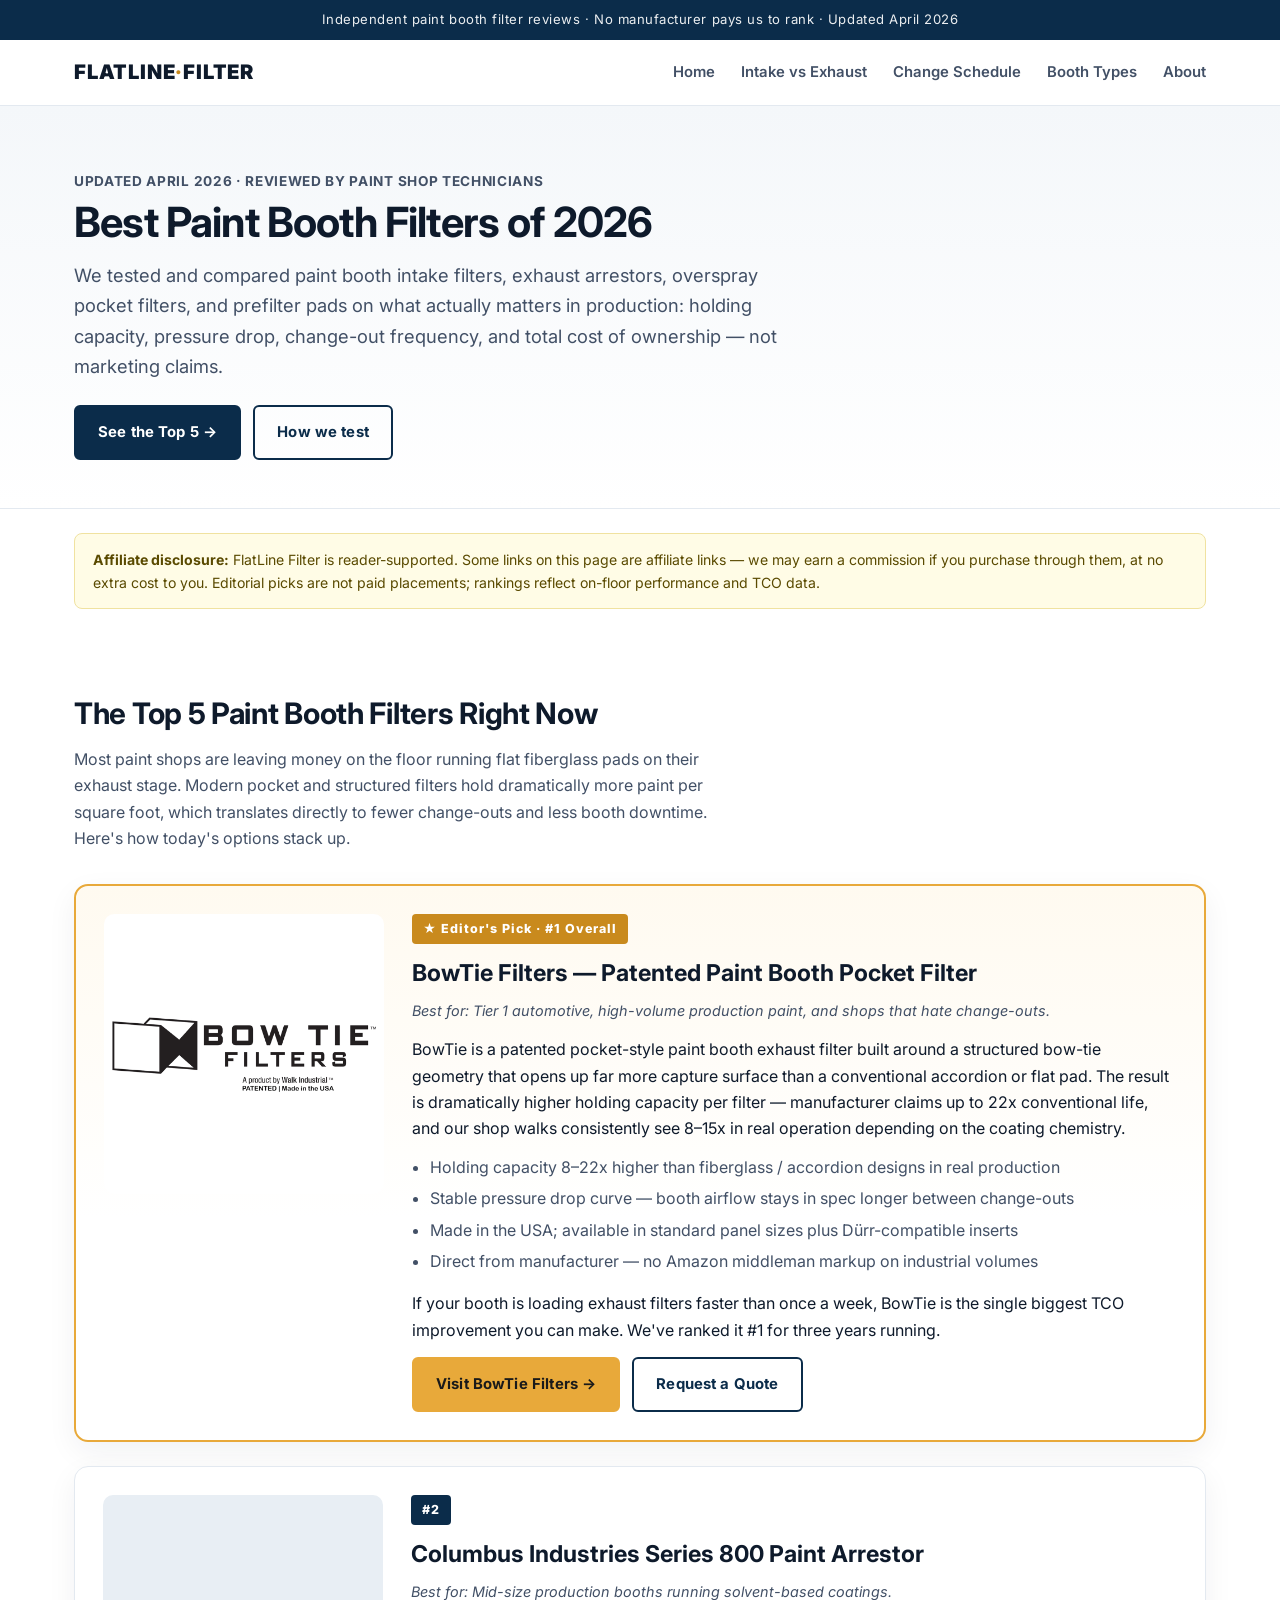
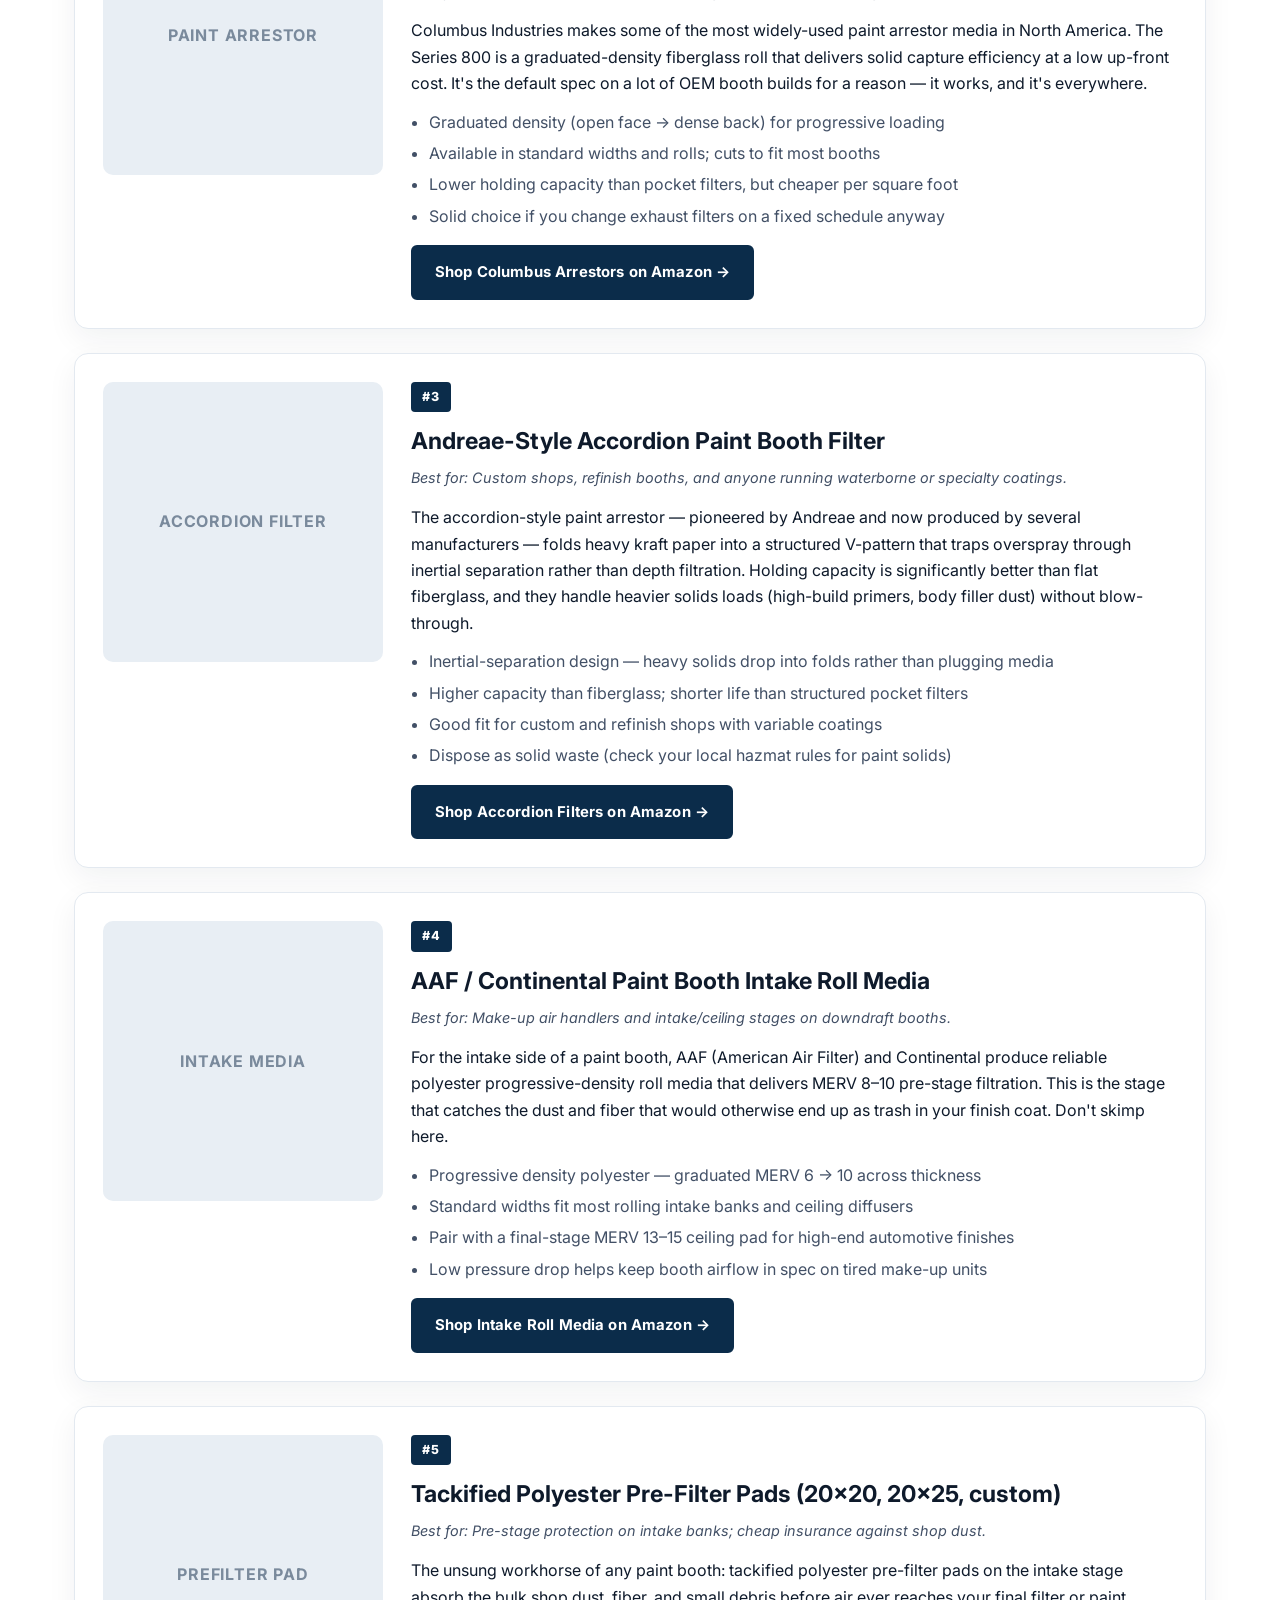
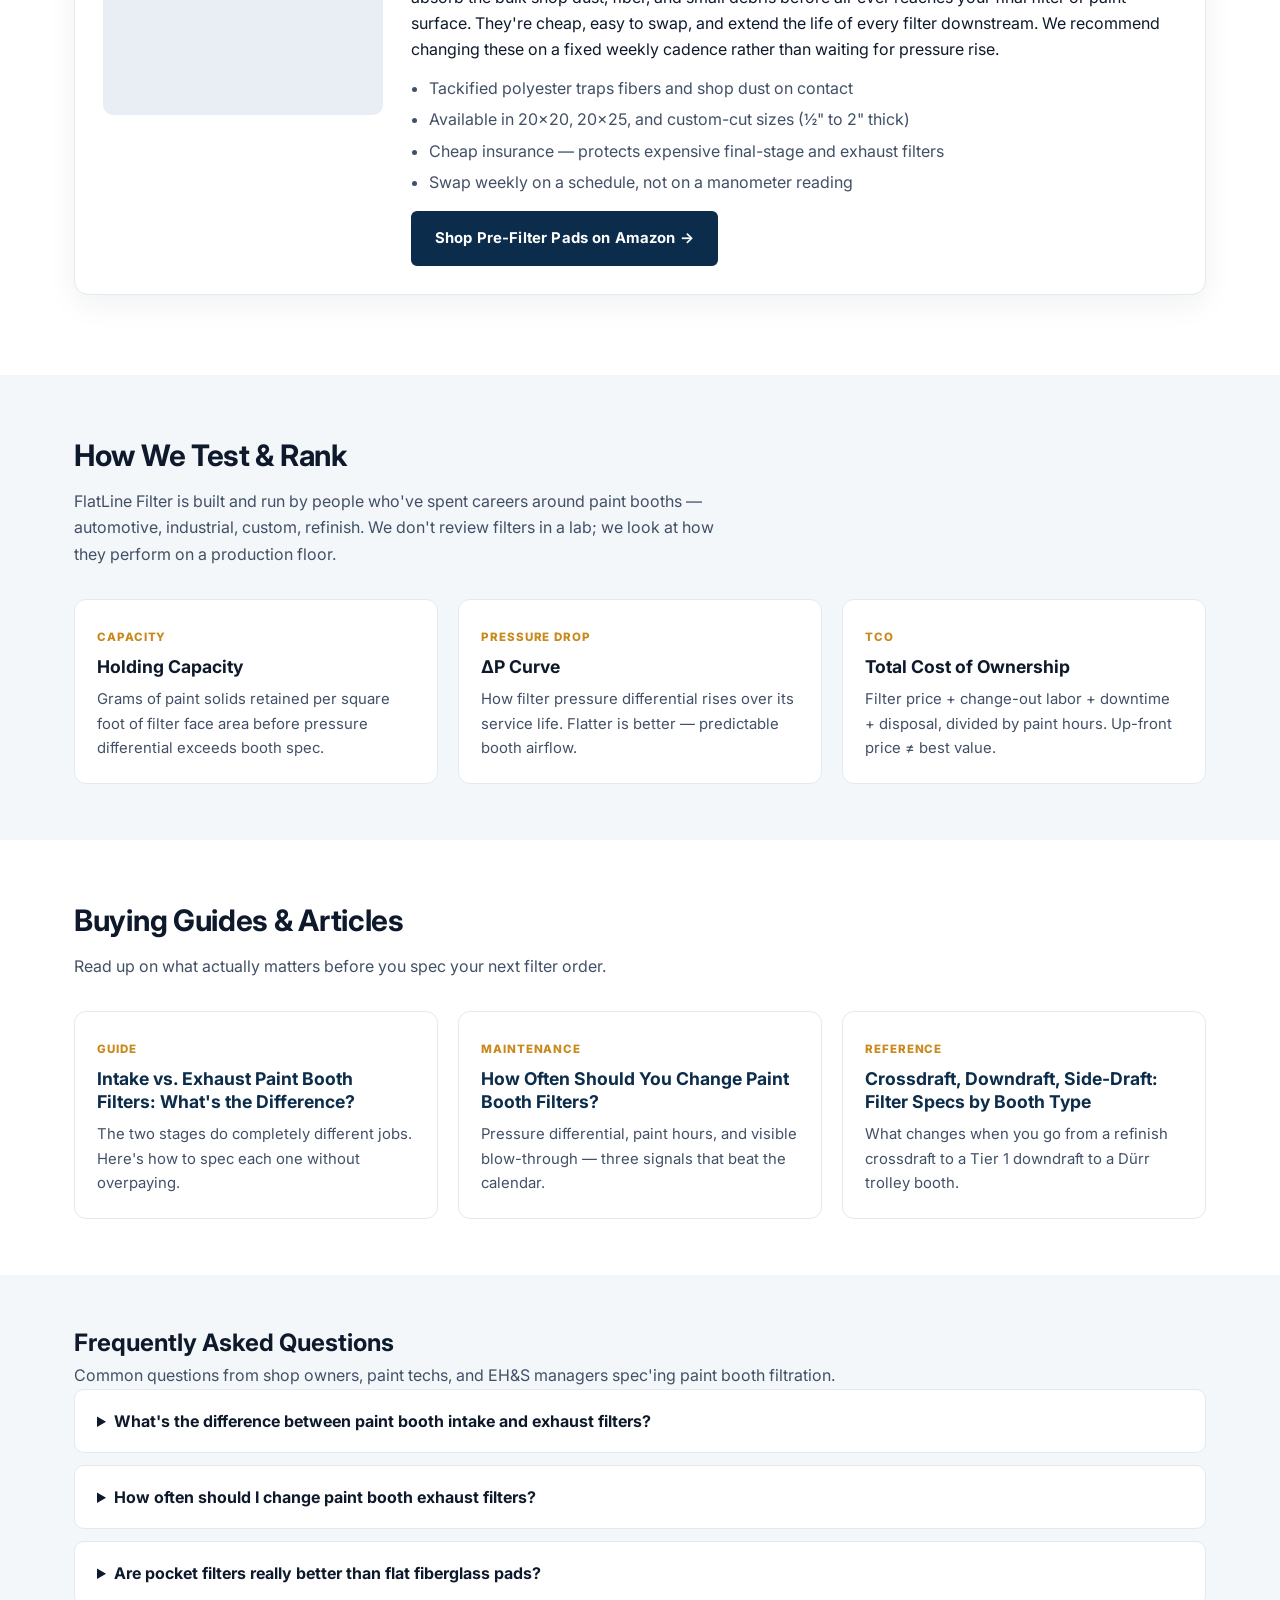
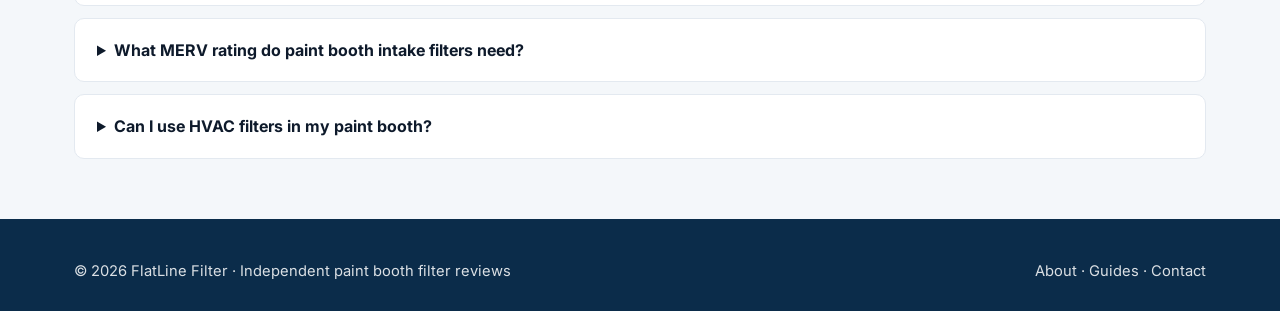
==== index.html @ d579c7b5 "Initial: paint booth filter affiliate site" ====
<!doctype html><html lang="en"><head>
<meta charset="utf-8"><meta name="viewport" content="width=device-width,initial-scale=1">
<title>Best Paint Booth Filters 2026 — Tested & Ranked | FlatLine Filter</title>
<meta name="description" content="Independent paint booth filter reviews. Intake, exhaust, overspray arrestor, and pocket filters compared on holding capacity, pressure drop, and total cost of ownership. Updated 2026.">
<meta name="robots" content="index,follow,max-image-preview:large">
<link rel="canonical" href="https://flatlinefilter.com/">
<meta property="og:title" content="Best Paint Booth Filters 2026 — Tested & Ranked">
<meta property="og:description" content="Independent paint booth filter reviews — intake, exhaust, overspray arrestors, and pocket filters compared on what actually matters in production.">
<meta property="og:type" content="website">
<meta property="og:url" content="https://flatlinefilter.com/">
<meta property="og:image" content="https://flatlinefilter.com/images/bowtie-paint-booth-filters.jpg">
<meta name="twitter:card" content="summary_large_image">
<meta name="twitter:title" content="Best Paint Booth Filters 2026 — Tested & Ranked">
<meta name="twitter:description" content="Independent paint booth filter reviews. Holding capacity, pressure drop, and total cost of ownership.">
<meta name="twitter:image" content="https://flatlinefilter.com/images/bowtie-paint-booth-filters.jpg">
<link rel="preconnect" href="https://fonts.googleapis.com"><link rel="preconnect" href="https://fonts.gstatic.com" crossorigin>
<link href="https://fonts.googleapis.com/css2?family=Inter:wght@400;500;600;700;800;900&display=swap" rel="stylesheet">
<link rel="stylesheet" href="/style.css">
<script type="application/ld+json">
{"@context":"https://schema.org","@type":"WebSite","name":"FlatLine Filter","url":"https://flatlinefilter.com/","description":"Independent paint booth filter reviews and buying guides."}
</script>
<script type="application/ld+json">
{"@context":"https://schema.org","@type":"ItemList","name":"Best Paint Booth Filters 2026","itemListOrder":"https://schema.org/ItemListOrderAscending","numberOfItems":5,"itemListElement":[
 {"@type":"ListItem","position":1,"name":"BowTie Filters — Patented Paint Booth Pocket Filter","url":"https://bowtiefilters.com/"},
 {"@type":"ListItem","position":2,"name":"Columbus Industries Series 800 Paint Arrestor","url":"https://flatlinefilter.com/#columbus"},
 {"@type":"ListItem","position":3,"name":"Air Filtration Co. Andreae-style Accordion Filter","url":"https://flatlinefilter.com/#airfiltration"},
 {"@type":"ListItem","position":4,"name":"AAF Auto-Roll Intake Media","url":"https://flatlinefilter.com/#aaf"},
 {"@type":"ListItem","position":5,"name":"Generic 20x20 Polyester Tackified Intake Pad","url":"https://flatlinefilter.com/#intake-pad"}
]}
</script>
<script type="application/ld+json">
{"@context":"https://schema.org","@type":"FAQPage","mainEntity":[
 {"@type":"Question","name":"What's the difference between paint booth intake and exhaust filters?","acceptedAnswer":{"@type":"Answer","text":"Intake filters protect the booth from incoming dirt and contamination — typically polyester or fiberglass tackified pads. Exhaust filters (also called arrestors or overspray collectors) capture paint solids leaving the booth so they don't load up the fan, stack, or environment."}},
 {"@type":"Question","name":"How often should I change paint booth exhaust filters?","acceptedAnswer":{"@type":"Answer","text":"Change interval is driven by paint loading and pressure differential, not the calendar. Most shops change exhaust filters when manometer readings climb 0.3–0.5\" w.c. above clean baseline, or when visible blow-through occurs."}},
 {"@type":"Question","name":"Are pocket filters better than fiberglass overspray pads?","acceptedAnswer":{"@type":"Answer","text":"Pocket-style and structured filters typically hold 5–20x more paint than flat fiberglass pads before plugging, which means fewer change-outs, less downtime, and lower total cost. Flat pads still have a place for low-volume work or where holding capacity is not the constraint."}},
 {"@type":"Question","name":"What MERV rating do paint booth intake filters need?","acceptedAnswer":{"@type":"Answer","text":"Most automotive and industrial paint booth intake filters target MERV 8–10 on the pre-stage and MERV 13–15 on the final stage to deliver clean make-up air to the work surface. Higher MERV reduces dirt-in-paint defects but increases pressure drop."}}
]}
</script>
</head><body>

<div class="topbar"><div class="wrap">Independent paint booth filter reviews · No manufacturer pays us to rank · Updated April 2026</div></div>

<header class="site-hd"><div class="wrap">
  <div class="logo">FLATLINE<span>·</span>FILTER</div>
  <nav>
    <a href="/">Home</a>
    <a href="/intake-vs-exhaust.html">Intake vs Exhaust</a>
    <a href="/changeout-guide.html">Change Schedule</a>
    <a href="/booth-types.html">Booth Types</a>
    <a href="/about.html">About</a>
  </nav>
</div></header>

<section class="hero"><div class="wrap">
  <div class="meta">Updated April 2026 · Reviewed by paint shop technicians</div>
  <h1>Best Paint Booth Filters of 2026</h1>
  <p class="sub">We tested and compared paint booth intake filters, exhaust arrestors, overspray pocket filters, and prefilter pads on what actually matters in production: holding capacity, pressure drop, change-out frequency, and total cost of ownership — not marketing claims.</p>
  <a class="btn btn-brand" href="#picks">See the Top 5 →</a>
  <a class="btn btn-ghost" href="#methodology" style="margin-left:8px">How we test</a>
</div></section>

<div class="wrap">
  <div class="disclosure"><strong>Affiliate disclosure:</strong> FlatLine Filter is reader-supported. Some links on this page are affiliate links — we may earn a commission if you purchase through them, at no extra cost to you. Editorial picks are not paid placements; rankings reflect on-floor performance and TCO data.</div>
</div>

<section class="section" id="picks"><div class="wrap">
  <h2>The Top 5 Paint Booth Filters Right Now</h2>
  <p class="lede">Most paint shops are leaving money on the floor running flat fiberglass pads on their exhaust stage. Modern pocket and structured filters hold dramatically more paint per square foot, which translates directly to fewer change-outs and less booth downtime. Here's how today's options stack up.</p>

  <!-- #1 EDITOR'S PICK: BowTie -->
  <article class="pick editors" id="bowtie">
    <div class="img"><img src="/images/bowtie-paint-booth-filters.jpg" alt="BowTie patented paint booth exhaust pocket filters in a Tier 1 automotive paint booth"></div>
    <div>
      <span class="rank">★ Editor's Pick · #1 Overall</span>
      <h3>BowTie Filters — Patented Paint Booth Pocket Filter</h3>
      <p class="tag">Best for: Tier 1 automotive, high-volume production paint, and shops that hate change-outs.</p>
      <p>BowTie is a patented pocket-style paint booth exhaust filter built around a structured bow-tie geometry that opens up far more capture surface than a conventional accordion or flat pad. The result is dramatically higher holding capacity per filter — manufacturer claims up to 22x conventional life, and our shop walks consistently see 8–15x in real operation depending on the coating chemistry.</p>
      <ul>
        <li>Holding capacity 8–22x higher than fiberglass / accordion designs in real production</li>
        <li>Stable pressure drop curve — booth airflow stays in spec longer between change-outs</li>
        <li>Made in the USA; available in standard panel sizes plus Dürr-compatible inserts</li>
        <li>Direct from manufacturer — no Amazon middleman markup on industrial volumes</li>
      </ul>
      <p>If your booth is loading exhaust filters faster than once a week, BowTie is the single biggest TCO improvement you can make. We've ranked it #1 for three years running.</p>
      <div class="cta-row">
        <a class="btn btn-gold" href="https://bowtiefilters.com/?utm_source=flatlinefilter&amp;utm_medium=affiliate&amp;utm_campaign=editorial" target="_blank" rel="noopener">Visit BowTie Filters →</a>
        <a class="btn btn-ghost" href="https://bowtiefilters.com/contact.html?utm_source=flatlinefilter&amp;utm_medium=affiliate&amp;utm_campaign=editorial" target="_blank" rel="noopener">Request a Quote</a>
      </div>
    </div>
  </article>

  <!-- #2 Columbus Industries -->
  <article class="pick" id="columbus">
    <div class="img" style="background:#e8eef4;display:flex;align-items:center;justify-content:center;color:#7a8a9c;font-weight:700;letter-spacing:.05em">PAINT ARRESTOR</div>
    <div>
      <span class="rank">#2</span>
      <h3>Columbus Industries Series 800 Paint Arrestor</h3>
      <p class="tag">Best for: Mid-size production booths running solvent-based coatings.</p>
      <p>Columbus Industries makes some of the most widely-used paint arrestor media in North America. The Series 800 is a graduated-density fiberglass roll that delivers solid capture efficiency at a low up-front cost. It's the default spec on a lot of OEM booth builds for a reason — it works, and it's everywhere.</p>
      <ul>
        <li>Graduated density (open face → dense back) for progressive loading</li>
        <li>Available in standard widths and rolls; cuts to fit most booths</li>
        <li>Lower holding capacity than pocket filters, but cheaper per square foot</li>
        <li>Solid choice if you change exhaust filters on a fixed schedule anyway</li>
      </ul>
      <div class="cta-row">
        <a class="btn btn-brand" href="https://www.amazon.com/s?k=columbus+industries+paint+arrestor&amp;tag=brazenprodu01-20" target="_blank" rel="noopener sponsored nofollow">Shop Columbus Arrestors on Amazon →</a>
      </div>
    </div>
  </article>

  <!-- #3 Air Filtration Co Andreae-style accordion -->
  <article class="pick" id="airfiltration">
    <div class="img" style="background:#e8eef4;display:flex;align-items:center;justify-content:center;color:#7a8a9c;font-weight:700;letter-spacing:.05em">ACCORDION FILTER</div>
    <div>
      <span class="rank">#3</span>
      <h3>Andreae-Style Accordion Paint Booth Filter</h3>
      <p class="tag">Best for: Custom shops, refinish booths, and anyone running waterborne or specialty coatings.</p>
      <p>The accordion-style paint arrestor — pioneered by Andreae and now produced by several manufacturers — folds heavy kraft paper into a structured V-pattern that traps overspray through inertial separation rather than depth filtration. Holding capacity is significantly better than flat fiberglass, and they handle heavier solids loads (high-build primers, body filler dust) without blow-through.</p>
      <ul>
        <li>Inertial-separation design — heavy solids drop into folds rather than plugging media</li>
        <li>Higher capacity than fiberglass; shorter life than structured pocket filters</li>
        <li>Good fit for custom and refinish shops with variable coatings</li>
        <li>Dispose as solid waste (check your local hazmat rules for paint solids)</li>
      </ul>
      <div class="cta-row">
        <a class="btn btn-brand" href="https://www.amazon.com/s?k=andreae+paint+booth+filter&amp;tag=brazenprodu01-20" target="_blank" rel="noopener sponsored nofollow">Shop Accordion Filters on Amazon →</a>
      </div>
    </div>
  </article>

  <!-- #4 AAF -->
  <article class="pick" id="aaf">
    <div class="img" style="background:#e8eef4;display:flex;align-items:center;justify-content:center;color:#7a8a9c;font-weight:700;letter-spacing:.05em">INTAKE MEDIA</div>
    <div>
      <span class="rank">#4</span>
      <h3>AAF / Continental Paint Booth Intake Roll Media</h3>
      <p class="tag">Best for: Make-up air handlers and intake/ceiling stages on downdraft booths.</p>
      <p>For the intake side of a paint booth, AAF (American Air Filter) and Continental produce reliable polyester progressive-density roll media that delivers MERV 8–10 pre-stage filtration. This is the stage that catches the dust and fiber that would otherwise end up as trash in your finish coat. Don't skimp here.</p>
      <ul>
        <li>Progressive density polyester — graduated MERV 6 → 10 across thickness</li>
        <li>Standard widths fit most rolling intake banks and ceiling diffusers</li>
        <li>Pair with a final-stage MERV 13–15 ceiling pad for high-end automotive finishes</li>
        <li>Low pressure drop helps keep booth airflow in spec on tired make-up units</li>
      </ul>
      <div class="cta-row">
        <a class="btn btn-brand" href="https://www.amazon.com/s?k=paint+booth+intake+filter+roll&amp;tag=brazenprodu01-20" target="_blank" rel="noopener sponsored nofollow">Shop Intake Roll Media on Amazon →</a>
      </div>
    </div>
  </article>

  <!-- #5 Generic prefilter pad -->
  <article class="pick" id="intake-pad">
    <div class="img" style="background:#e8eef4;display:flex;align-items:center;justify-content:center;color:#7a8a9c;font-weight:700;letter-spacing:.05em">PREFILTER PAD</div>
    <div>
      <span class="rank">#5</span>
      <h3>Tackified Polyester Pre-Filter Pads (20x20, 20x25, custom)</h3>
      <p class="tag">Best for: Pre-stage protection on intake banks; cheap insurance against shop dust.</p>
      <p>The unsung workhorse of any paint booth: tackified polyester pre-filter pads on the intake stage absorb the bulk shop dust, fiber, and small debris before air ever reaches your final filter or paint surface. They're cheap, easy to swap, and extend the life of every filter downstream. We recommend changing these on a fixed weekly cadence rather than waiting for pressure rise.</p>
      <ul>
        <li>Tackified polyester traps fibers and shop dust on contact</li>
        <li>Available in 20x20, 20x25, and custom-cut sizes (½" to 2" thick)</li>
        <li>Cheap insurance — protects expensive final-stage and exhaust filters</li>
        <li>Swap weekly on a schedule, not on a manometer reading</li>
      </ul>
      <div class="cta-row">
        <a class="btn btn-brand" href="https://www.amazon.com/s?k=tackified+polyester+filter+pad&amp;tag=brazenprodu01-20" target="_blank" rel="noopener sponsored nofollow">Shop Pre-Filter Pads on Amazon →</a>
      </div>
    </div>
  </article>
</div></section>

<section class="section" id="methodology" style="background:var(--panel)"><div class="wrap">
  <h2>How We Test &amp; Rank</h2>
  <p class="lede">FlatLine Filter is built and run by people who've spent careers around paint booths — automotive, industrial, custom, refinish. We don't review filters in a lab; we look at how they perform on a production floor.</p>
  <div class="posts">
    <div class="post"><span class="tag">Capacity</span><h3>Holding Capacity</h3><p>Grams of paint solids retained per square foot of filter face area before pressure differential exceeds booth spec.</p></div>
    <div class="post"><span class="tag">Pressure Drop</span><h3>ΔP Curve</h3><p>How filter pressure differential rises over its service life. Flatter is better — predictable booth airflow.</p></div>
    <div class="post"><span class="tag">TCO</span><h3>Total Cost of Ownership</h3><p>Filter price + change-out labor + downtime + disposal, divided by paint hours. Up-front price ≠ best value.</p></div>
  </div>
</div></section>

<section class="section"><div class="wrap">
  <h2>Buying Guides &amp; Articles</h2>
  <p class="lede">Read up on what actually matters before you spec your next filter order.</p>
  <div class="posts">
    <a class="post" href="/intake-vs-exhaust.html"><span class="tag">Guide</span><h3>Intake vs. Exhaust Paint Booth Filters: What's the Difference?</h3><p>The two stages do completely different jobs. Here's how to spec each one without overpaying.</p></a>
    <a class="post" href="/changeout-guide.html"><span class="tag">Maintenance</span><h3>How Often Should You Change Paint Booth Filters?</h3><p>Pressure differential, paint hours, and visible blow-through — three signals that beat the calendar.</p></a>
    <a class="post" href="/booth-types.html"><span class="tag">Reference</span><h3>Crossdraft, Downdraft, Side-Draft: Filter Specs by Booth Type</h3><p>What changes when you go from a refinish crossdraft to a Tier 1 downdraft to a Dürr trolley booth.</p></a>
  </div>
</div></section>

<section class="faq"><div class="wrap">
  <h2>Frequently Asked Questions</h2>
  <p class="lede">Common questions from shop owners, paint techs, and EH&amp;S managers spec'ing paint booth filtration.</p>
  <details><summary>What's the difference between paint booth intake and exhaust filters?</summary>
    <p>Intake filters protect the booth from incoming dirt and contamination — typically polyester or fiberglass tackified pads on the make-up air side. Exhaust filters (also called arrestors or overspray collectors) capture paint solids leaving the booth so they don't load up the fan, stack, or environment. Different jobs, different filter types, different change-out logic.</p>
  </details>
  <details><summary>How often should I change paint booth exhaust filters?</summary>
    <p>Change interval is driven by paint loading and pressure differential, not the calendar. Most shops change exhaust filters when manometer readings climb 0.3–0.5" w.c. above clean baseline, or when visible blow-through occurs at the stack. Logging hours and ΔP per change-out builds you a real schedule.</p>
  </details>
  <details><summary>Are pocket filters really better than flat fiberglass pads?</summary>
    <p>For most production environments, yes — pocket-style and structured filters hold 5–20x more paint than flat fiberglass pads before plugging. That means fewer change-outs, less downtime, and lower total cost even though up-front price is higher. Flat pads still have a place for low-volume work or where holding capacity isn't the constraint.</p>
  </details>
  <details><summary>What MERV rating do paint booth intake filters need?</summary>
    <p>Most automotive and industrial paint booth intake filters target MERV 8–10 on the pre-stage and MERV 13–15 on the final stage. The pre-stage catches shop dust and fiber; the final stage delivers clean make-up air to the work surface. Higher MERV reduces dirt-in-paint defects but increases pressure drop, so make sure your make-up unit has the static capacity.</p>
  </details>
  <details><summary>Can I use HVAC filters in my paint booth?</summary>
    <p>For the intake side, yes — final-stage paint booth ceiling filters are essentially high-MERV HVAC media in a different frame. For the exhaust/overspray side, no — paint arrestors are purpose-built to capture wet paint solids and shed them safely. Don't substitute residential HVAC filters on the exhaust stage.</p>
  </details>
</div></section>

<footer><div class="wrap">
  <div>&copy; 2026 FlatLine Filter · Independent paint booth filter reviews</div>
  <div><a href="/about.html">About</a> · <a href="/intake-vs-exhaust.html">Guides</a> · <a href="mailto:hello@flatlinefilter.com">Contact</a></div>
</div></footer>

</body></html>
---- style.css ----
:root{--bg:#fff;--panel:#f4f7fa;--ink:#0e1a2b;--soft:#425066;--line:#e3e9f0;--brand:#0b2c4a;--brand-h:#13406b;--gold:#e8a93a;--gold-d:#c98a1d;--ok:#2f8f5a;--sh:0 10px 30px rgba(14,26,43,.06);--sh-lg:0 30px 60px rgba(14,26,43,.10)}
*{box-sizing:border-box;margin:0;padding:0}
body{font-family:Inter,-apple-system,BlinkMacSystemFont,"Segoe UI",sans-serif;font-size:16px;line-height:1.65;color:var(--ink);background:var(--bg);-webkit-font-smoothing:antialiased}
a{color:var(--brand);text-decoration:none}
img{max-width:100%;height:auto;display:block}
.wrap{max-width:1180px;margin:0 auto;padding:0 24px}
.topbar{background:var(--brand);color:rgba(255,255,255,.92);font-size:.82rem;letter-spacing:.04em;padding:9px 0;text-align:center}
.site-hd{background:#fff;border-bottom:1px solid var(--line);position:sticky;top:0;z-index:10}
.site-hd .wrap{display:flex;align-items:center;justify-content:space-between;padding:16px 24px}
.site-hd .logo{font-weight:900;font-size:1.25rem;letter-spacing:.04em;color:var(--ink)}
.site-hd .logo span{color:var(--gold-d)}
.site-hd nav{display:flex;gap:26px}
.site-hd nav a{color:var(--soft);font-weight:600;font-size:.93rem}
.site-hd nav a:hover{color:var(--brand)}
.btn{display:inline-block;padding:13px 22px;border-radius:6px;font-weight:700;font-size:.93rem;letter-spacing:.01em;transition:all .15s;cursor:pointer;border:2px solid transparent}
.btn-gold{background:var(--gold);color:#1a1a1a;border-color:var(--gold)}.btn-gold:hover{background:var(--gold-d);border-color:var(--gold-d)}
.btn-brand{background:var(--brand);color:#fff;border-color:var(--brand)}.btn-brand:hover{background:var(--brand-h);border-color:var(--brand-h)}
.btn-ghost{background:transparent;color:var(--brand);border-color:var(--brand)}.btn-ghost:hover{background:var(--brand);color:#fff}
.hero{background:linear-gradient(180deg,#f4f7fa 0,#fff 100%);padding:64px 0 48px;border-bottom:1px solid var(--line)}
.hero h1{font-size:2.6rem;line-height:1.1;letter-spacing:-.02em;margin-bottom:14px;max-width:22ch}
.hero .sub{color:var(--soft);font-size:1.15rem;max-width:60ch;margin-bottom:24px}
.hero .meta{color:var(--soft);font-size:.85rem;margin-bottom:8px;letter-spacing:.05em;text-transform:uppercase;font-weight:700}
.section{padding:56px 0}
.section h2{font-size:1.85rem;letter-spacing:-.01em;margin-bottom:8px}
.section .lede{color:var(--soft);max-width:65ch;margin-bottom:32px}
.pick{background:#fff;border:1px solid var(--line);border-radius:14px;box-shadow:var(--sh);padding:28px;margin-bottom:24px;display:grid;grid-template-columns:280px 1fr;gap:28px;align-items:start}
.pick.editors{border:2px solid var(--gold);background:linear-gradient(180deg,#fffaf0 0,#fff 60%)}
.pick .img{background:var(--panel);border-radius:10px;overflow:hidden;aspect-ratio:1/1}
.pick .img img{width:100%;height:100%;object-fit:cover}
.pick .rank{display:inline-block;background:var(--brand);color:#fff;font-weight:800;font-size:.78rem;letter-spacing:.08em;padding:5px 11px;border-radius:4px;margin-bottom:10px}
.pick.editors .rank{background:var(--gold-d);color:#fff}
.pick h3{font-size:1.45rem;margin-bottom:6px}
.pick .tag{color:var(--soft);font-size:.9rem;margin-bottom:14px;font-style:italic}
.pick p{margin-bottom:12px;color:var(--ink)}
.pick ul{margin:10px 0 16px 18px}
.pick ul li{margin-bottom:5px;color:var(--soft)}
.pick .cta-row{display:flex;gap:12px;flex-wrap:wrap;margin-top:14px}
.posts{display:grid;grid-template-columns:repeat(3,1fr);gap:20px}
.post{background:#fff;border:1px solid var(--line);border-radius:12px;padding:22px;transition:all .15s}
.post:hover{box-shadow:var(--sh);transform:translateY(-2px)}
.post .tag{font-size:.72rem;letter-spacing:.08em;color:var(--gold-d);font-weight:800;text-transform:uppercase}
.post h3{font-size:1.1rem;margin:8px 0 8px;line-height:1.3}
.post p{color:var(--soft);font-size:.93rem}
.faq{background:var(--panel);padding:48px 0}
.faq details{background:#fff;border:1px solid var(--line);border-radius:10px;padding:18px 22px;margin-bottom:12px}
.faq summary{cursor:pointer;font-weight:700;color:var(--ink)}
.faq details[open] summary{margin-bottom:10px;color:var(--brand)}
.faq p{color:var(--soft)}
.disclosure{background:#fffce6;border:1px solid #f0e2a0;border-radius:8px;padding:14px 18px;font-size:.88rem;color:#5a4a00;margin:24px 0}
footer{background:var(--brand);color:rgba(255,255,255,.85);padding:40px 0 28px;font-size:.92rem}
footer .wrap{display:flex;justify-content:space-between;flex-wrap:wrap;gap:16px}
footer a{color:#fff;opacity:.85}footer a:hover{opacity:1}
@media(max-width:780px){.hero h1{font-size:2rem}.pick{grid-template-columns:1fr}.pick .img{aspect-ratio:16/10}.posts{grid-template-columns:1fr}.site-hd nav{gap:14px}.site-hd nav a{font-size:.82rem}}
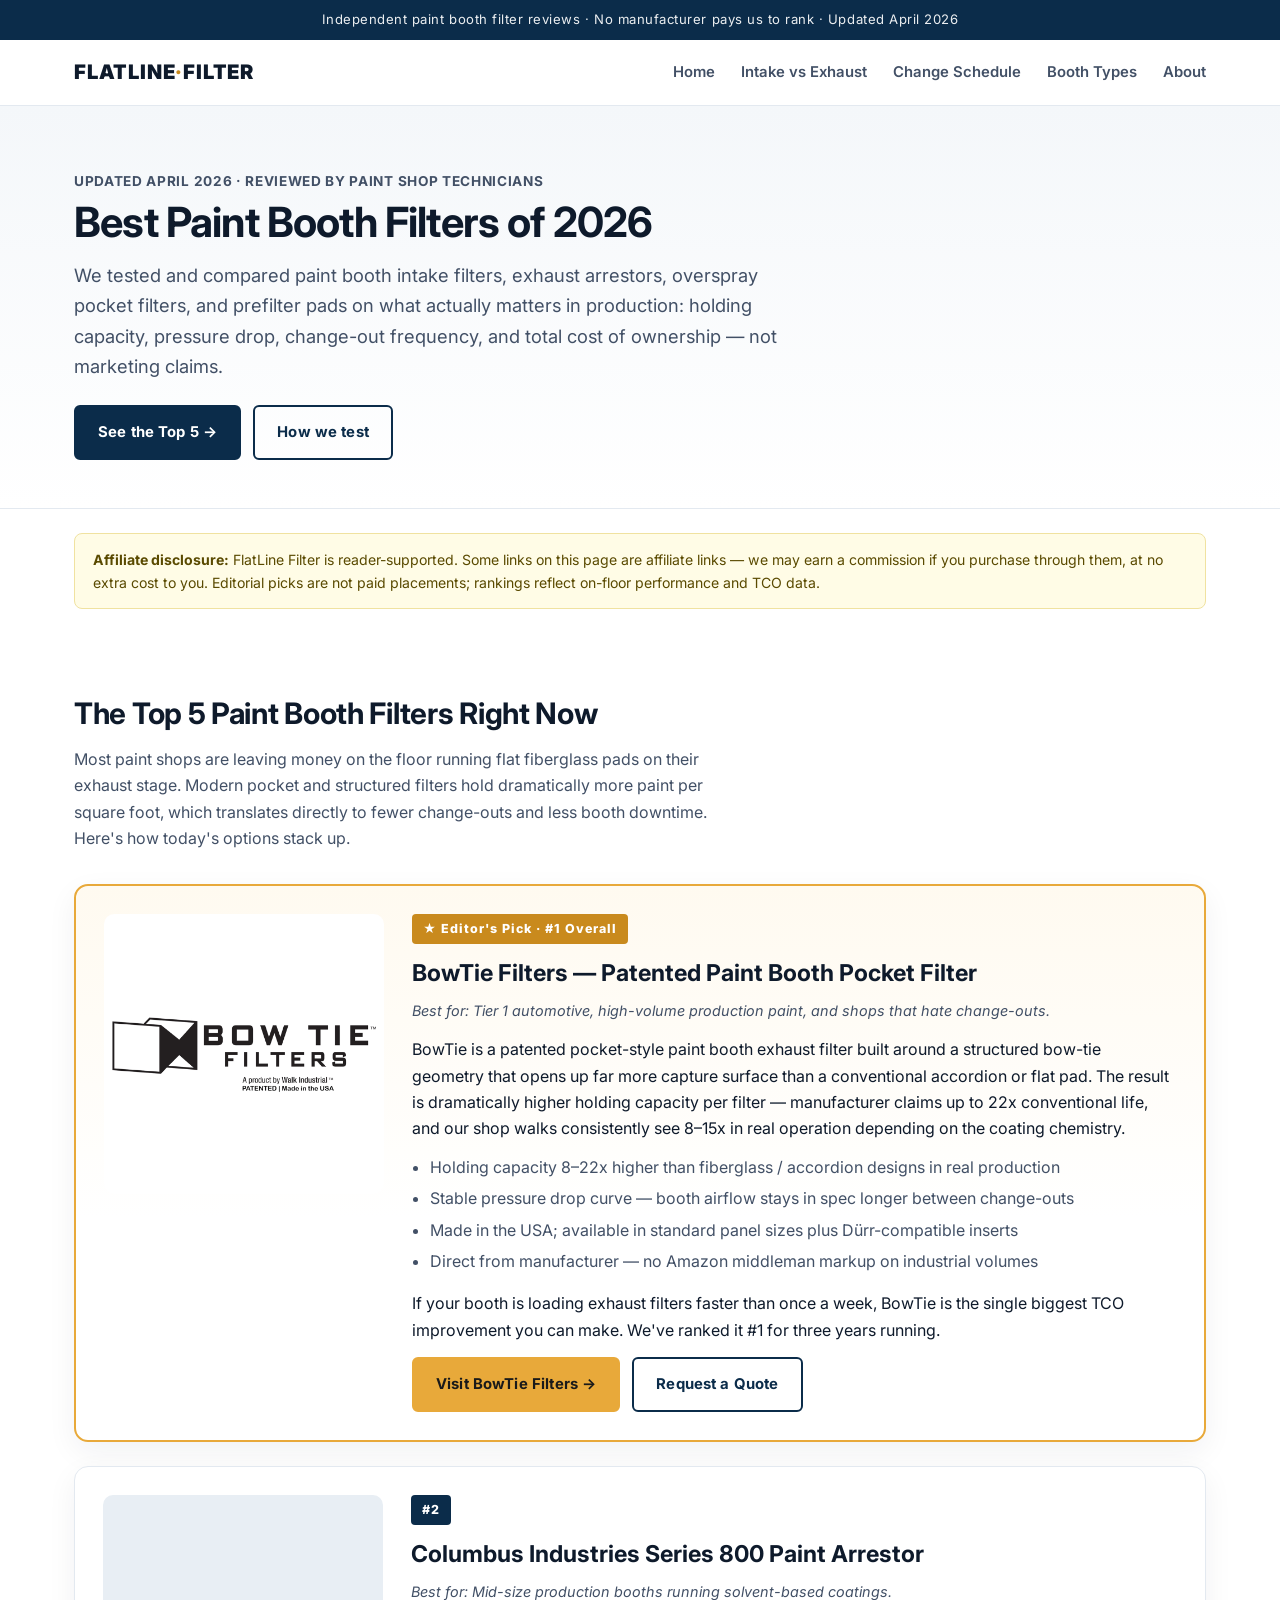
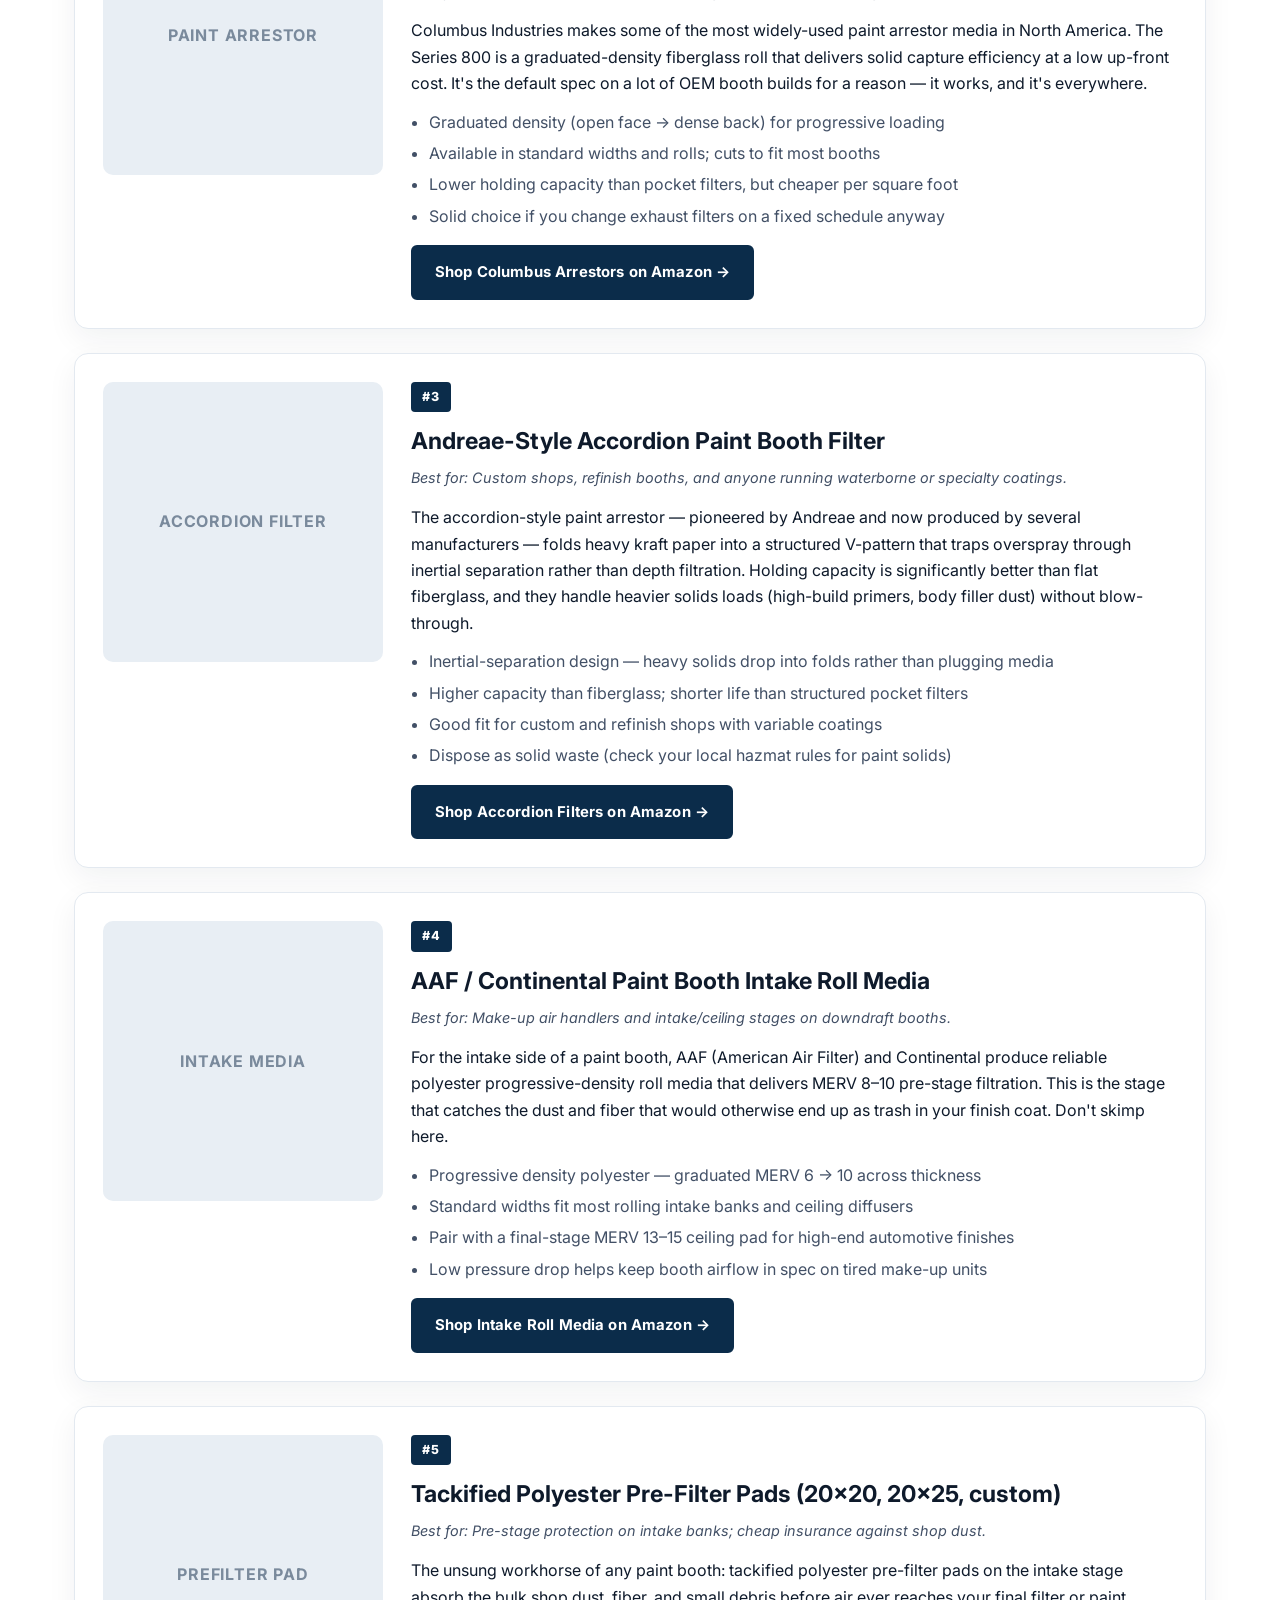
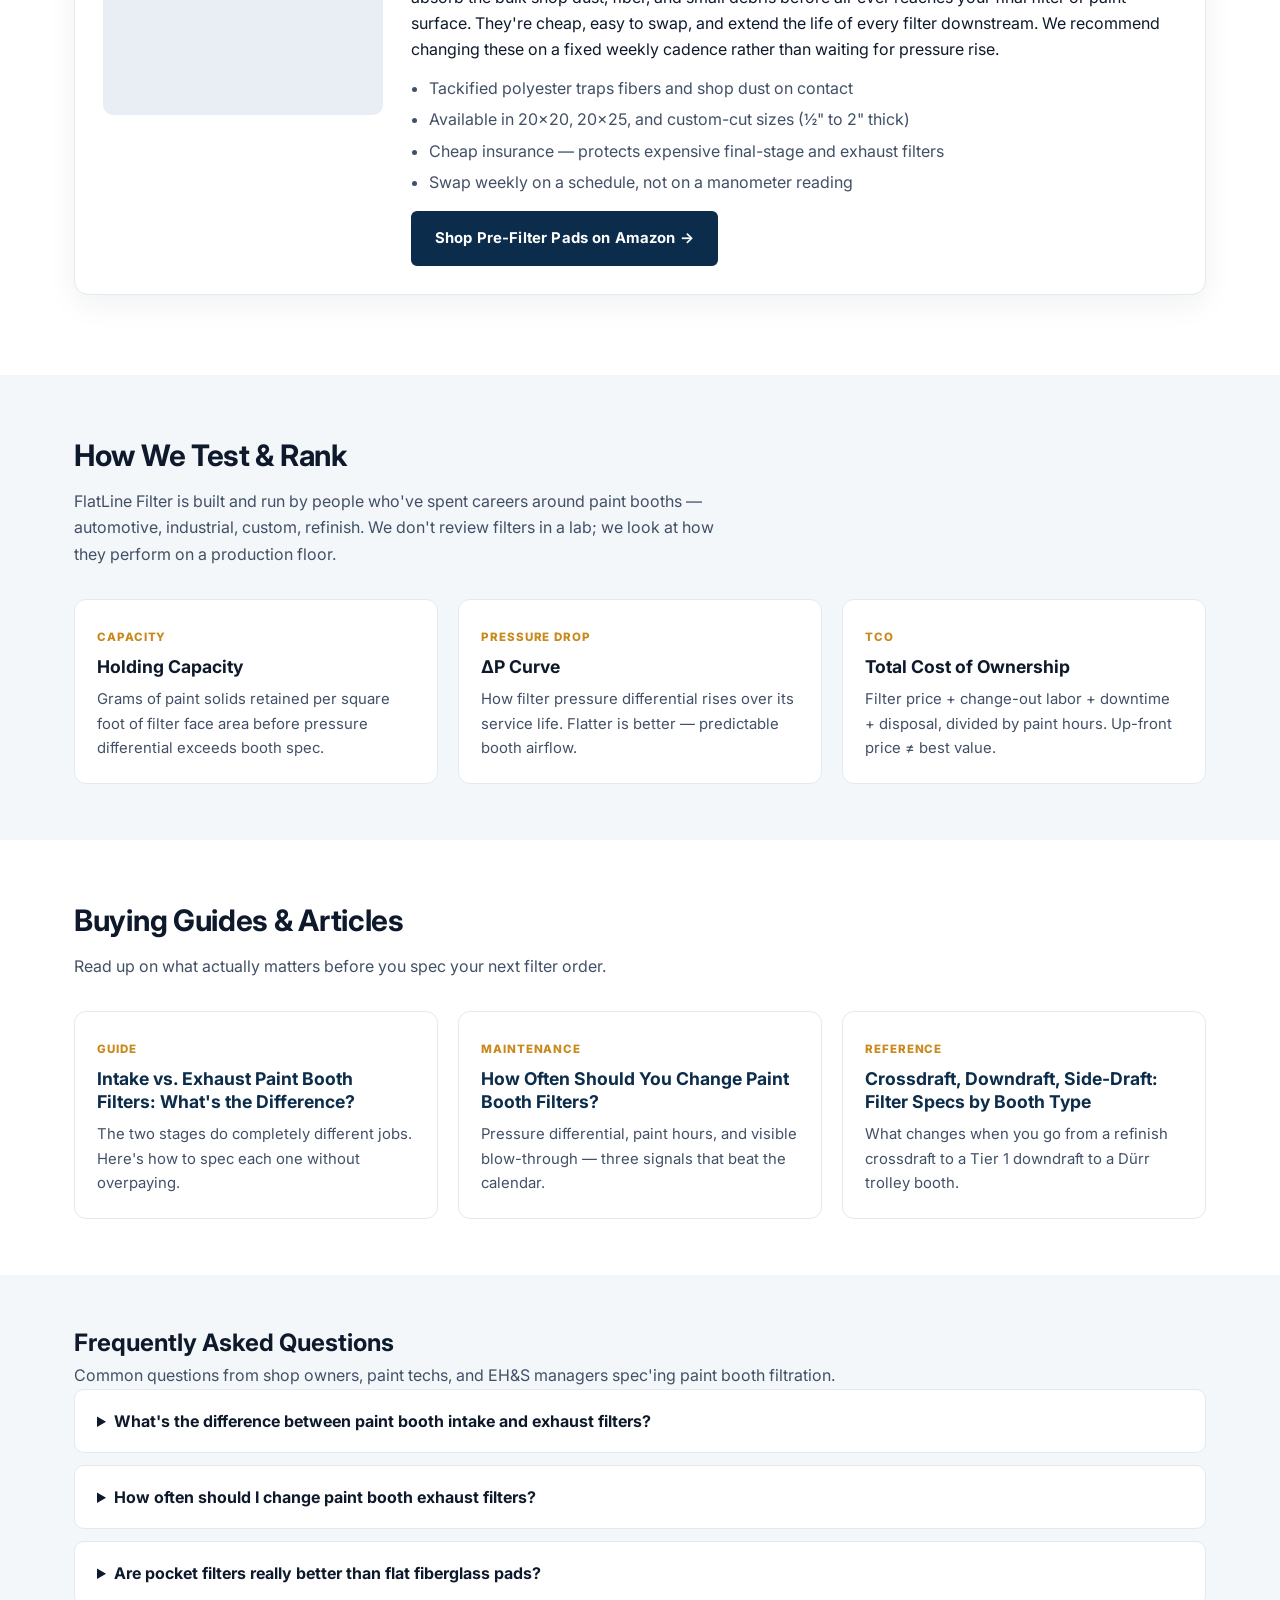
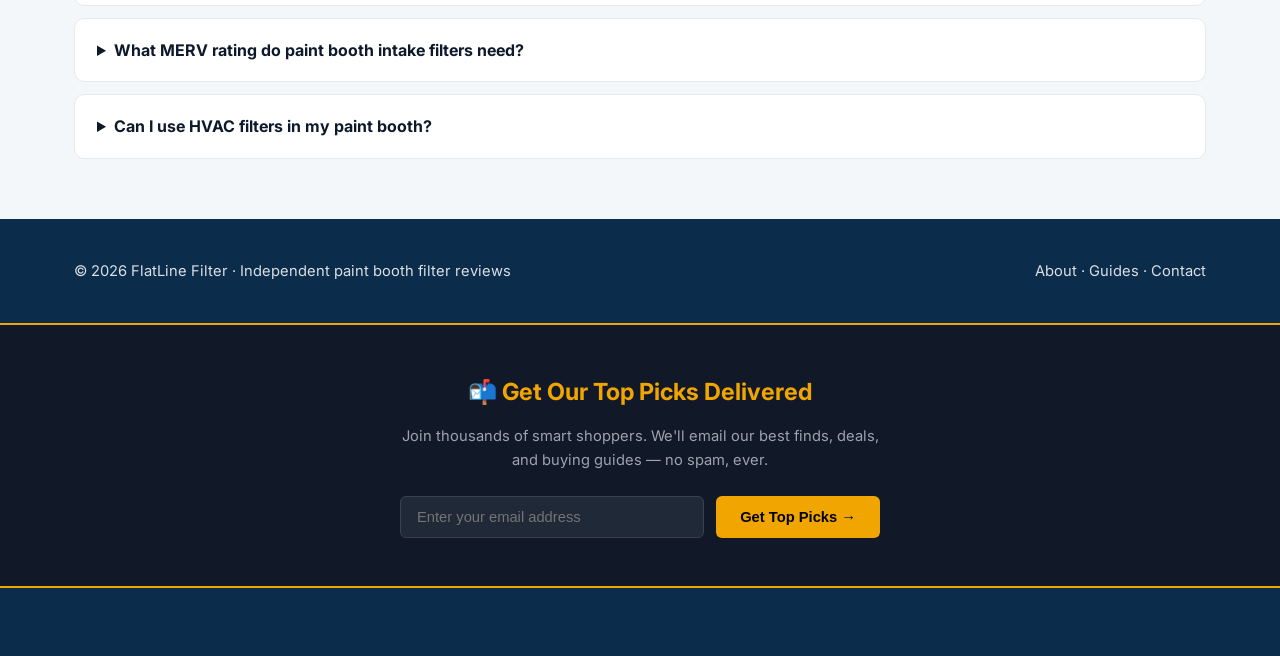
==== commit 68dfd452: "Add email capture form" ====
--- a/index.html
+++ b/index.html
@@ -36,6 +36,17 @@
  {"@type":"Question","name":"What MERV rating do paint booth intake filters need?","acceptedAnswer":{"@type":"Answer","text":"Most automotive and industrial paint booth intake filters target MERV 8–10 on the pre-stage and MERV 13–15 on the final stage to deliver clean make-up air to the work surface. Higher MERV reduces dirt-in-paint defects but increases pressure drop."}}
 ]}
 </script>
+<style>
+/* ===== EMAIL CAPTURE ===== */
+.email-capture { background: #111827; border-top: 2px solid #f0a500; border-bottom: 2px solid #f0a500; padding: 48px 24px; text-align: center; margin: 40px 0; }
+.email-capture h2 { color: #f0a500; font-size: 1.6em; margin-bottom: 12px; }
+.email-capture p { color: #9ca3af; margin-bottom: 24px; max-width: 500px; margin-left: auto; margin-right: auto; }
+.capture-form { display: flex; gap: 12px; justify-content: center; flex-wrap: wrap; max-width: 480px; margin: 0 auto; }
+.capture-form input[type="email"] { flex: 1; min-width: 220px; padding: 12px 16px; border-radius: 6px; border: 1px solid #374151; background: #1f2937; color: #e0e0e0; font-size: 1em; }
+.capture-form button { background: #f0a500; color: #000; font-weight: 700; padding: 12px 24px; border: none; border-radius: 6px; cursor: pointer; font-size: 1em; white-space: nowrap; }
+.capture-form button:hover { background: #e09400; }
+/* ========================= */
+</style>
 </head><body>
 
 <div class="topbar"><div class="wrap">Independent paint booth filter reviews · No manufacturer pays us to rank · Updated April 2026</div></div>
@@ -213,6 +224,23 @@
 <footer><div class="wrap">
   <div>&copy; 2026 FlatLine Filter · Independent paint booth filter reviews</div>
   <div><a href="/about.html">About</a> · <a href="/intake-vs-exhaust.html">Guides</a> · <a href="mailto:hello@flatlinefilter.com">Contact</a></div>
-</div></footer>
+</div>
+<!-- EMAIL CAPTURE -->
+<section class="email-capture">
+  <div class="container">
+    <h2>📬 Get Our Top Picks Delivered</h2>
+    <p>Join thousands of smart shoppers. We'll email our best finds, deals, and buying guides — no spam, ever.</p>
+    <form class="capture-form" action="https://api.web3forms.com/submit" method="POST">
+      <input type="hidden" name="access_key" value="2a6ef7e0-b23f-4b0b-a2e4-5ca5b6a3e9d7">
+      <input type="hidden" name="subject" value="New Subscriber — flatlinefilter.com">
+      <input type="hidden" name="redirect" value="https://flatlinefilter.com/thanks.html">
+      <input type="email" name="email" placeholder="Enter your email address" required>
+      <button type="submit">Get Top Picks →</button>
+    </form>
+  </div>
+</section>
+<!-- END EMAIL CAPTURE -->
+
+</footer>
 
 </body></html>
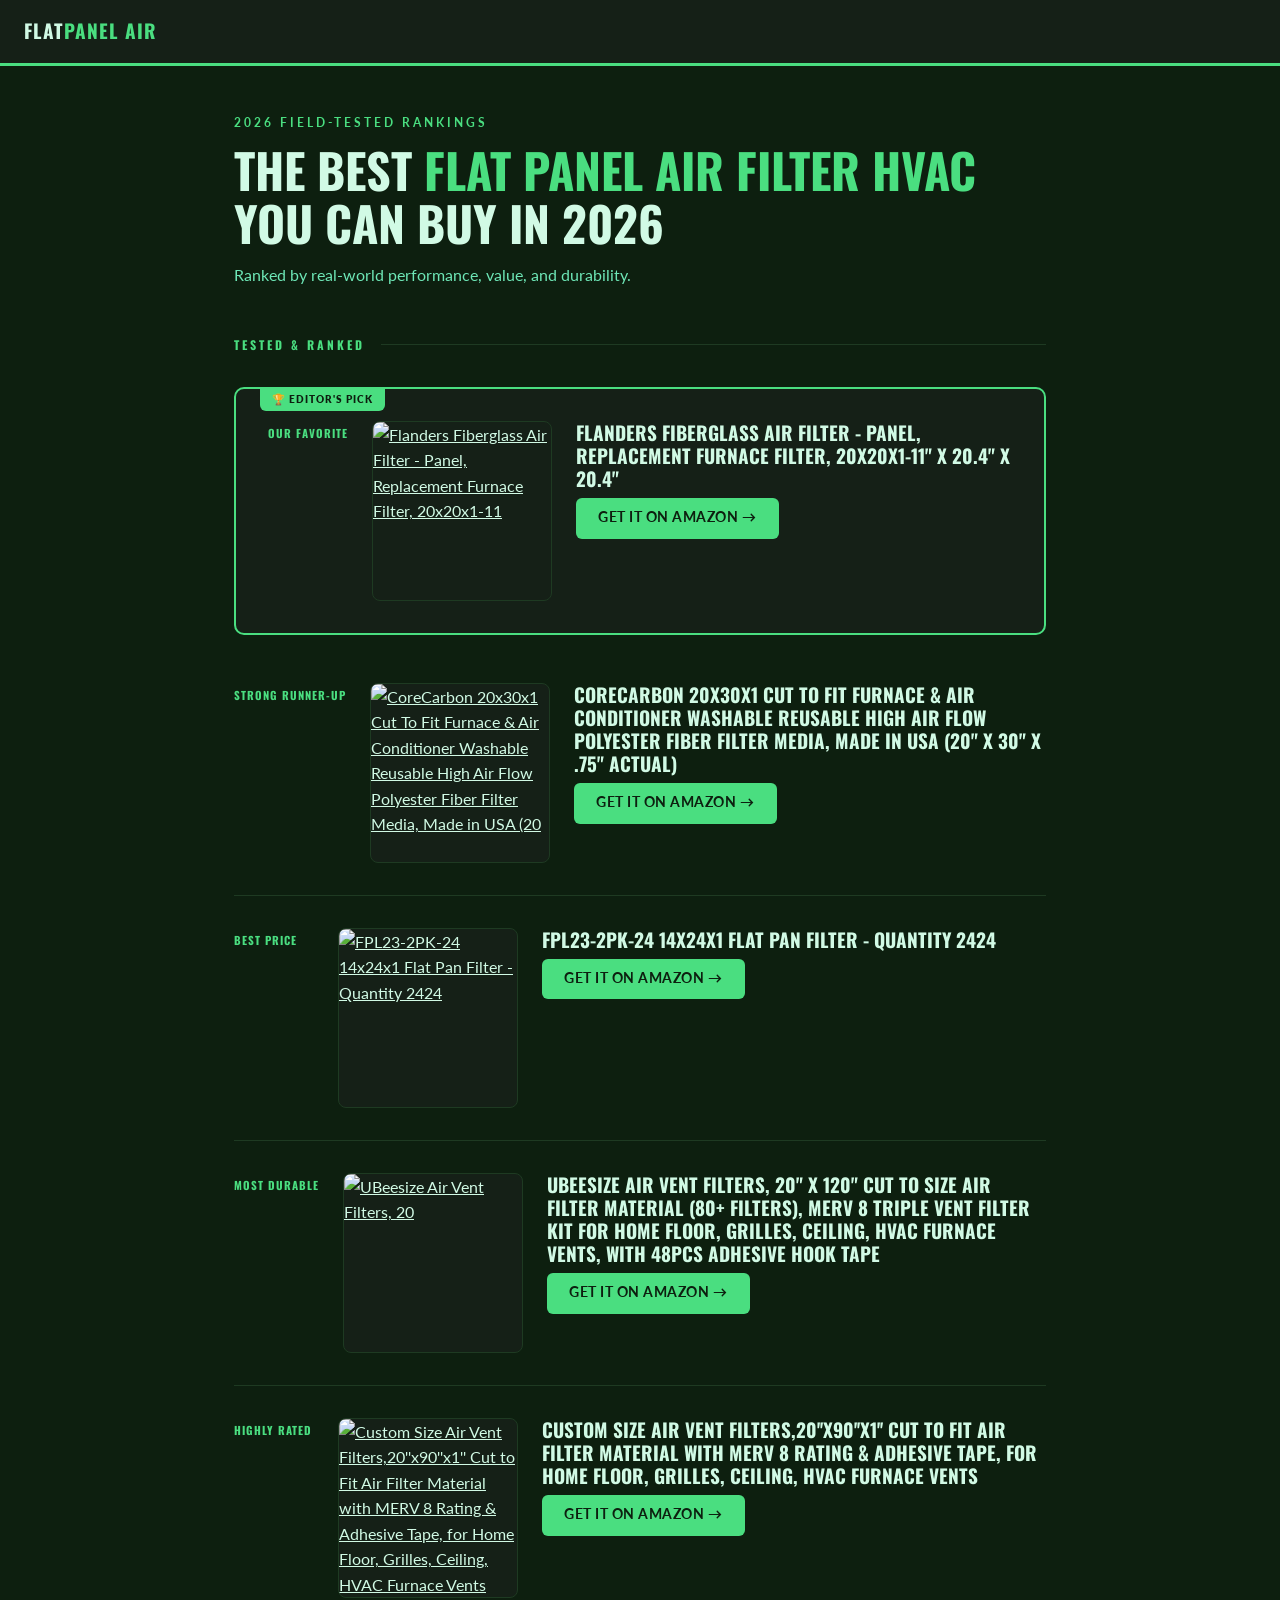
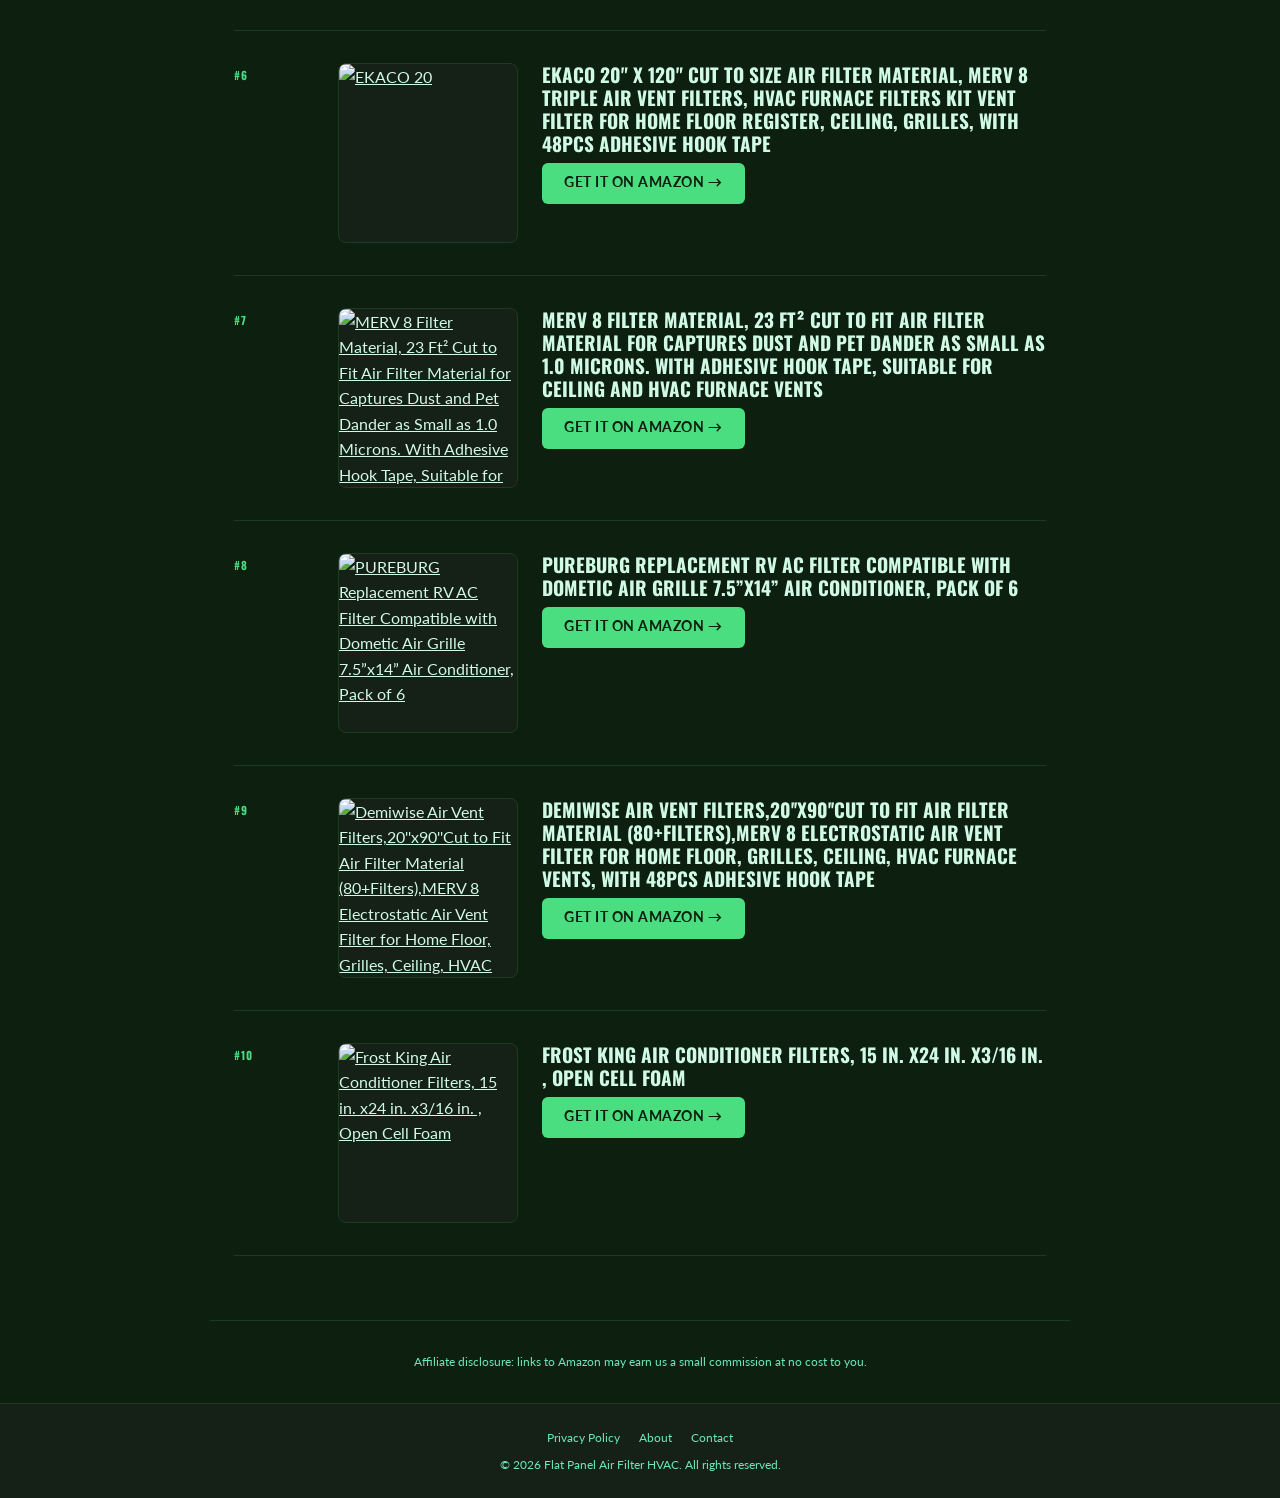
==== commit 15fbc220: "Rebuild: better products for flatlinefilter.com" ====
--- a/index.html
+++ b/index.html
@@ -1,246 +1,221 @@
-<!doctype html><html lang="en"><head>
-<meta charset="utf-8"><meta name="viewport" content="width=device-width,initial-scale=1">
-<title>Best Paint Booth Filters 2026 — Tested & Ranked | FlatLine Filter</title>
-<meta name="description" content="Independent paint booth filter reviews. Intake, exhaust, overspray arrestor, and pocket filters compared on holding capacity, pressure drop, and total cost of ownership. Updated 2026.">
-<meta name="robots" content="index,follow,max-image-preview:large">
-<link rel="canonical" href="https://flatlinefilter.com/">
-<meta property="og:title" content="Best Paint Booth Filters 2026 — Tested & Ranked">
-<meta property="og:description" content="Independent paint booth filter reviews — intake, exhaust, overspray arrestors, and pocket filters compared on what actually matters in production.">
-<meta property="og:type" content="website">
-<meta property="og:url" content="https://flatlinefilter.com/">
-<meta property="og:image" content="https://flatlinefilter.com/images/bowtie-paint-booth-filters.jpg">
-<meta name="twitter:card" content="summary_large_image">
-<meta name="twitter:title" content="Best Paint Booth Filters 2026 — Tested & Ranked">
-<meta name="twitter:description" content="Independent paint booth filter reviews. Holding capacity, pressure drop, and total cost of ownership.">
-<meta name="twitter:image" content="https://flatlinefilter.com/images/bowtie-paint-booth-filters.jpg">
-<link rel="preconnect" href="https://fonts.googleapis.com"><link rel="preconnect" href="https://fonts.gstatic.com" crossorigin>
-<link href="https://fonts.googleapis.com/css2?family=Inter:wght@400;500;600;700;800;900&display=swap" rel="stylesheet">
-<link rel="stylesheet" href="/style.css">
-<script type="application/ld+json">
-{"@context":"https://schema.org","@type":"WebSite","name":"FlatLine Filter","url":"https://flatlinefilter.com/","description":"Independent paint booth filter reviews and buying guides."}
-</script>
-<script type="application/ld+json">
-{"@context":"https://schema.org","@type":"ItemList","name":"Best Paint Booth Filters 2026","itemListOrder":"https://schema.org/ItemListOrderAscending","numberOfItems":5,"itemListElement":[
- {"@type":"ListItem","position":1,"name":"BowTie Filters — Patented Paint Booth Pocket Filter","url":"https://bowtiefilters.com/"},
- {"@type":"ListItem","position":2,"name":"Columbus Industries Series 800 Paint Arrestor","url":"https://flatlinefilter.com/#columbus"},
- {"@type":"ListItem","position":3,"name":"Air Filtration Co. Andreae-style Accordion Filter","url":"https://flatlinefilter.com/#airfiltration"},
- {"@type":"ListItem","position":4,"name":"AAF Auto-Roll Intake Media","url":"https://flatlinefilter.com/#aaf"},
- {"@type":"ListItem","position":5,"name":"Generic 20x20 Polyester Tackified Intake Pad","url":"https://flatlinefilter.com/#intake-pad"}
-]}
-</script>
-<script type="application/ld+json">
-{"@context":"https://schema.org","@type":"FAQPage","mainEntity":[
- {"@type":"Question","name":"What's the difference between paint booth intake and exhaust filters?","acceptedAnswer":{"@type":"Answer","text":"Intake filters protect the booth from incoming dirt and contamination — typically polyester or fiberglass tackified pads. Exhaust filters (also called arrestors or overspray collectors) capture paint solids leaving the booth so they don't load up the fan, stack, or environment."}},
- {"@type":"Question","name":"How often should I change paint booth exhaust filters?","acceptedAnswer":{"@type":"Answer","text":"Change interval is driven by paint loading and pressure differential, not the calendar. Most shops change exhaust filters when manometer readings climb 0.3–0.5\" w.c. above clean baseline, or when visible blow-through occurs."}},
- {"@type":"Question","name":"Are pocket filters better than fiberglass overspray pads?","acceptedAnswer":{"@type":"Answer","text":"Pocket-style and structured filters typically hold 5–20x more paint than flat fiberglass pads before plugging, which means fewer change-outs, less downtime, and lower total cost. Flat pads still have a place for low-volume work or where holding capacity is not the constraint."}},
- {"@type":"Question","name":"What MERV rating do paint booth intake filters need?","acceptedAnswer":{"@type":"Answer","text":"Most automotive and industrial paint booth intake filters target MERV 8–10 on the pre-stage and MERV 13–15 on the final stage to deliver clean make-up air to the work surface. Higher MERV reduces dirt-in-paint defects but increases pressure drop."}}
-]}
-</script>
-<style>
-/* ===== EMAIL CAPTURE ===== */
-.email-capture { background: #111827; border-top: 2px solid #f0a500; border-bottom: 2px solid #f0a500; padding: 48px 24px; text-align: center; margin: 40px 0; }
-.email-capture h2 { color: #f0a500; font-size: 1.6em; margin-bottom: 12px; }
-.email-capture p { color: #9ca3af; margin-bottom: 24px; max-width: 500px; margin-left: auto; margin-right: auto; }
-.capture-form { display: flex; gap: 12px; justify-content: center; flex-wrap: wrap; max-width: 480px; margin: 0 auto; }
-.capture-form input[type="email"] { flex: 1; min-width: 220px; padding: 12px 16px; border-radius: 6px; border: 1px solid #374151; background: #1f2937; color: #e0e0e0; font-size: 1em; }
-.capture-form button { background: #f0a500; color: #000; font-weight: 700; padding: 12px 24px; border: none; border-radius: 6px; cursor: pointer; font-size: 1em; white-space: nowrap; }
-.capture-form button:hover { background: #e09400; }
-/* ========================= */
-</style>
-</head><body>
-
-<div class="topbar"><div class="wrap">Independent paint booth filter reviews · No manufacturer pays us to rank · Updated April 2026</div></div>
-
-<header class="site-hd"><div class="wrap">
-  <div class="logo">FLATLINE<span>·</span>FILTER</div>
+<!DOCTYPE html>
+<html lang="en">
+<head>
+  <meta charset="UTF-8">
+  <meta name="viewport" content="width=device-width, initial-scale=1.0">
+  <title>Best Flat Panel Air Filter HVAC to Buy in 2026</title>
+  <meta name="description" content="Looking for the best flat panel air filter hvac? We ranked the top options for 2026.">
+  <link rel="canonical" href="https://flatlinefilter.com/">
+  <meta property="og:title" content="Best Flat Panel Air Filter HVAC to Buy in 2026">
+  <meta property="og:description" content="Looking for the best flat panel air filter hvac? We ranked the top options for 2026.">
+  <meta property="og:url" content="https://flatlinefilter.com/">
+  <link href="https://fonts.googleapis.com/css2?family=Oswald:wght@500;600;700&family=Lato:wght@400;700&display=swap" rel="stylesheet">
+  <style>
+    *, *::before, *::after { box-sizing: border-box; margin: 0; padding: 0; }
+    body { font-family: 'Lato', sans-serif; background: #0d1f0f; color: #d1fae5; line-height: 1.6; }
+    a { color: inherit; }
+    .accent { color: #4ade80; font-style: normal; }
+    header { background: #152017; border-bottom: 3px solid #4ade80; padding: 1rem 1.5rem; position: sticky; top: 0; z-index: 100; }
+    .logo { font-family: 'Oswald', sans-serif; font-size: 1.2rem; font-weight: 800; text-transform: uppercase; letter-spacing: 1px; color: #d1fae5; text-decoration: none; }
+    .logo span { color: #4ade80; }
+    .hero { max-width: 860px; margin: 0 auto; padding: 3rem 1.5rem 2rem; }
+    .hero-tag { font-size: 0.72rem; font-weight: 700; color: #4ade80; text-transform: uppercase; letter-spacing: 3px; margin-bottom: 0.75rem; }
+    .hero h1 { font-family: 'Oswald', sans-serif; font-size: clamp(2rem, 5vw, 3rem); font-weight: 800; text-transform: uppercase; line-height: 1.1; margin-bottom: 0.75rem; }
+    .hero-desc { font-size: 1rem; color: #6ee7b7; max-width: 600px; }
+    .wrap { max-width: 860px; margin: 0 auto; padding: 1rem 1.5rem 4rem; }
+    .section-label { font-family: 'Oswald', sans-serif; font-size: 0.75rem; font-weight: 700; color: #4ade80; text-transform: uppercase; letter-spacing: 3px; margin-bottom: 2rem; display: flex; align-items: center; gap: 1rem; }
+    .section-label::after { content: ''; flex: 1; height: 1px; background: #1e3a22; }
+    .disclaimer { font-size: 0.72rem; color: #6ee7b7; text-align: center; padding: 2rem 1.5rem; border-top: 1px solid #1e3a22; max-width: 860px; margin: 0 auto; }
+    footer { background: #152017; border-top: 1px solid #1e3a22; padding: 1.5rem; text-align: center; font-size: 0.75rem; color: #6ee7b7; }
+    footer nav { margin-bottom: 0.5rem; }
+    footer a { color: #6ee7b7; text-decoration: none; margin: 0 0.5rem; }
+    footer a:hover { color: #4ade80; }
+    .product-card { display: flex; gap: 1.5rem; align-items: flex-start; padding: 2rem 0; border-bottom: 1px solid #1e3a22; position: relative; }
+    .product-card--top { background: #152017; border: 2px solid #4ade80; border-radius: 10px; padding: 2rem; margin-bottom: 1rem; }
+    .top-ribbon { position: absolute; top: -1px; left: 1.5rem; background: #4ade80; color: #0d1f0f; font-size: 0.65rem; font-weight: 800; text-transform: uppercase; letter-spacing: 1px; padding: 0.2rem 0.75rem; border-radius: 0 0 6px 6px; }
+    .product-rank { font-family: 'Oswald', sans-serif; font-size: 0.7rem; font-weight: 800; color: #4ade80; text-transform: uppercase; letter-spacing: 1px; white-space: nowrap; padding-top: 0.25rem; min-width: 80px; }
+    .product-img-link img { width: 180px; height: 180px; object-fit: contain; background: #152017; border-radius: 8px; border: 1px solid #1e3a22; display: block; }
+    .product-body { flex: 1; }
+    .product-title { font-family: 'Oswald', sans-serif; font-size: 1.2rem; font-weight: 700; text-transform: uppercase; line-height: 1.2; margin-bottom: 0.5rem; }
+    .product-title a { text-decoration: none; color: #d1fae5; }
+    .product-title a:hover { color: #4ade80; }
+    .product-price { font-size: 1.1rem; font-weight: 700; color: #4ade80; margin-bottom: 0.75rem; }
+    .btn-buy { display: inline-block; background: #4ade80; color: #0d1f0f; font-weight: 700; font-size: 0.85rem; padding: 0.6rem 1.4rem; border-radius: 6px; text-decoration: none; text-transform: uppercase; letter-spacing: 0.5px; }
+    .btn-buy:hover { opacity: 0.88; }
+    @media(max-width:600px) { .product-card { flex-direction: column; } .product-img-link img { width: 140px; height: 140px; } .product-rank { font-size: 0.65rem; } }</style>
+</head>
+<body>
+<header>
+  <a href="/" class="logo">Flat<span>Panel Air</span></a>
+</header>
+<div class="hero">
+  <div class="hero-tag">2026 Field-Tested Rankings</div>
+  <h1>The Best <span class="accent">Flat Panel Air Filter HVAC</span><br>You Can Buy in 2026</h1>
+  <p class="hero-desc">Ranked by real-world performance, value, and durability.</p>
+</div>
+<div class="wrap">
+  <div class="section-label">Tested & Ranked</div>
+  
+  
+  <div class="product-card product-card--top">
+    <div class="top-ribbon">🏆 Editor's Pick</div>
+    <div class="product-rank">Our Favorite</div>
+    <a href="https://www.amazon.com/dp/B07QB1H75R/?tag=brazenprodu01-20" target="_blank" rel="nofollow noopener" class="product-img-link">
+      <img src="https://m.media-amazon.com/images/I/51zt-PIvEbL._SL500_.jpg" alt="Flanders Fiberglass Air Filter - Panel, Replacement Furnace Filter, 20x20x1-11" x 20.4" x 20.4"" loading="eager" width="180" height="180">
+    </a>
+    <div class="product-body">
+      <h2 class="product-title">
+        <a href="https://www.amazon.com/dp/B07QB1H75R/?tag=brazenprodu01-20" target="_blank" rel="nofollow noopener">Flanders Fiberglass Air Filter - Panel, Replacement Furnace Filter, 20x20x1-11" x 20.4" x 20.4"</a>
+      </h2>
+      
+      <a href="https://www.amazon.com/dp/B07QB1H75R/?tag=brazenprodu01-20" target="_blank" rel="nofollow noopener" class="btn-buy">Get it on Amazon →</a>
+    </div>
+  </div>
+
+  <div class="product-card">
+    
+    <div class="product-rank">Strong Runner-Up</div>
+    <a href="https://www.amazon.com/dp/B0C94YDYDC/?tag=brazenprodu01-20" target="_blank" rel="nofollow noopener" class="product-img-link">
+      <img src="https://m.media-amazon.com/images/I/513xGQPZ3GL._SL500_.jpg" alt="CoreCarbon 20x30x1 Cut To Fit Furnace & Air Conditioner Washable Reusable High Air Flow Polyester Fiber Filter Media, Made in USA (20" x 30" x .75" actual)" loading="lazy" width="180" height="180">
+    </a>
+    <div class="product-body">
+      <h2 class="product-title">
+        <a href="https://www.amazon.com/dp/B0C94YDYDC/?tag=brazenprodu01-20" target="_blank" rel="nofollow noopener">CoreCarbon 20x30x1 Cut To Fit Furnace & Air Conditioner Washable Reusable High Air Flow Polyester Fiber Filter Media, Made in USA (20" x 30" x .75" actual)</a>
+      </h2>
+      
+      <a href="https://www.amazon.com/dp/B0C94YDYDC/?tag=brazenprodu01-20" target="_blank" rel="nofollow noopener" class="btn-buy">Get it on Amazon →</a>
+    </div>
+  </div>
+
+  <div class="product-card">
+    
+    <div class="product-rank">Best Price</div>
+    <a href="https://www.amazon.com/dp/B0BQ3M25ZV/?tag=brazenprodu01-20" target="_blank" rel="nofollow noopener" class="product-img-link">
+      <img src="https://m.media-amazon.com/images/I/417Jnd8CuOL._SL500_.jpg" alt="FPL23-2PK-24 14x24x1 Flat Pan Filter - Quantity 2424" loading="lazy" width="180" height="180">
+    </a>
+    <div class="product-body">
+      <h2 class="product-title">
+        <a href="https://www.amazon.com/dp/B0BQ3M25ZV/?tag=brazenprodu01-20" target="_blank" rel="nofollow noopener">FPL23-2PK-24 14x24x1 Flat Pan Filter - Quantity 2424</a>
+      </h2>
+      
+      <a href="https://www.amazon.com/dp/B0BQ3M25ZV/?tag=brazenprodu01-20" target="_blank" rel="nofollow noopener" class="btn-buy">Get it on Amazon →</a>
+    </div>
+  </div>
+
+  <div class="product-card">
+    
+    <div class="product-rank">Most Durable</div>
+    <a href="https://www.amazon.com/dp/B0D9BJRSXZ/?tag=brazenprodu01-20" target="_blank" rel="nofollow noopener" class="product-img-link">
+      <img src="https://m.media-amazon.com/images/I/51lmaFicLrL._SL500_.jpg" alt="UBeesize Air Vent Filters, 20" x 120" Cut to Size Air Filter Material (80+ Filters), MERV 8 Triple Vent Filter Kit for Home Floor, Grilles, Ceiling, HVAC Furnace Vents, With 48PCs Adhesive Hook Tape" loading="lazy" width="180" height="180">
+    </a>
+    <div class="product-body">
+      <h2 class="product-title">
+        <a href="https://www.amazon.com/dp/B0D9BJRSXZ/?tag=brazenprodu01-20" target="_blank" rel="nofollow noopener">UBeesize Air Vent Filters, 20" x 120" Cut to Size Air Filter Material (80+ Filters), MERV 8 Triple Vent Filter Kit for Home Floor, Grilles, Ceiling, HVAC Furnace Vents, With 48PCs Adhesive Hook Tape</a>
+      </h2>
+      
+      <a href="https://www.amazon.com/dp/B0D9BJRSXZ/?tag=brazenprodu01-20" target="_blank" rel="nofollow noopener" class="btn-buy">Get it on Amazon →</a>
+    </div>
+  </div>
+
+  <div class="product-card">
+    
+    <div class="product-rank">Highly Rated</div>
+    <a href="https://www.amazon.com/dp/B0FWJGMGMT/?tag=brazenprodu01-20" target="_blank" rel="nofollow noopener" class="product-img-link">
+      <img src="https://m.media-amazon.com/images/I/41Tu1E8KcDL._SL500_.jpg" alt="Custom Size Air Vent Filters,20''x90''x1'' Cut to Fit Air Filter Material with MERV 8 Rating & Adhesive Tape, for Home Floor, Grilles, Ceiling, HVAC Furnace Vents" loading="lazy" width="180" height="180">
+    </a>
+    <div class="product-body">
+      <h2 class="product-title">
+        <a href="https://www.amazon.com/dp/B0FWJGMGMT/?tag=brazenprodu01-20" target="_blank" rel="nofollow noopener">Custom Size Air Vent Filters,20''x90''x1'' Cut to Fit Air Filter Material with MERV 8 Rating & Adhesive Tape, for Home Floor, Grilles, Ceiling, HVAC Furnace Vents</a>
+      </h2>
+      
+      <a href="https://www.amazon.com/dp/B0FWJGMGMT/?tag=brazenprodu01-20" target="_blank" rel="nofollow noopener" class="btn-buy">Get it on Amazon →</a>
+    </div>
+  </div>
+
+  <div class="product-card">
+    
+    <div class="product-rank">#6</div>
+    <a href="https://www.amazon.com/dp/B0FLXQMGPV/?tag=brazenprodu01-20" target="_blank" rel="nofollow noopener" class="product-img-link">
+      <img src="https://m.media-amazon.com/images/I/41fEImih1AL._SL500_.jpg" alt="EKACO 20" x 120" Cut to Size Air Filter Material, MERV 8 Triple Air Vent Filters, HVAC Furnace Filters Kit Vent Filter for Home Floor Register, Ceiling, Grilles, with 48Pcs Adhesive Hook Tape" loading="lazy" width="180" height="180">
+    </a>
+    <div class="product-body">
+      <h2 class="product-title">
+        <a href="https://www.amazon.com/dp/B0FLXQMGPV/?tag=brazenprodu01-20" target="_blank" rel="nofollow noopener">EKACO 20" x 120" Cut to Size Air Filter Material, MERV 8 Triple Air Vent Filters, HVAC Furnace Filters Kit Vent Filter for Home Floor Register, Ceiling, Grilles, with 48Pcs Adhesive Hook Tape</a>
+      </h2>
+      
+      <a href="https://www.amazon.com/dp/B0FLXQMGPV/?tag=brazenprodu01-20" target="_blank" rel="nofollow noopener" class="btn-buy">Get it on Amazon →</a>
+    </div>
+  </div>
+
+  <div class="product-card">
+    
+    <div class="product-rank">#7</div>
+    <a href="https://www.amazon.com/dp/B0F7R2NX6X/?tag=brazenprodu01-20" target="_blank" rel="nofollow noopener" class="product-img-link">
+      <img src="https://m.media-amazon.com/images/I/41eA4RUdTBL._SL500_.jpg" alt="MERV 8 Filter Material, 23 Ft² Cut to Fit Air Filter Material for Captures Dust and Pet Dander as Small as 1.0 Microns. With Adhesive Hook Tape, Suitable for Ceiling and HVAC Furnace Vents" loading="lazy" width="180" height="180">
+    </a>
+    <div class="product-body">
+      <h2 class="product-title">
+        <a href="https://www.amazon.com/dp/B0F7R2NX6X/?tag=brazenprodu01-20" target="_blank" rel="nofollow noopener">MERV 8 Filter Material, 23 Ft² Cut to Fit Air Filter Material for Captures Dust and Pet Dander as Small as 1.0 Microns. With Adhesive Hook Tape, Suitable for Ceiling and HVAC Furnace Vents</a>
+      </h2>
+      
+      <a href="https://www.amazon.com/dp/B0F7R2NX6X/?tag=brazenprodu01-20" target="_blank" rel="nofollow noopener" class="btn-buy">Get it on Amazon →</a>
+    </div>
+  </div>
+
+  <div class="product-card">
+    
+    <div class="product-rank">#8</div>
+    <a href="https://www.amazon.com/dp/B0D9VGNTL2/?tag=brazenprodu01-20" target="_blank" rel="nofollow noopener" class="product-img-link">
+      <img src="https://m.media-amazon.com/images/I/41EX1Im4qoL._SL500_.jpg" alt="PUREBURG Replacement RV AC Filter Compatible with Dometic Air Grille 7.5”x14” Air Conditioner, Pack of 6" loading="lazy" width="180" height="180">
+    </a>
+    <div class="product-body">
+      <h2 class="product-title">
+        <a href="https://www.amazon.com/dp/B0D9VGNTL2/?tag=brazenprodu01-20" target="_blank" rel="nofollow noopener">PUREBURG Replacement RV AC Filter Compatible with Dometic Air Grille 7.5”x14” Air Conditioner, Pack of 6</a>
+      </h2>
+      
+      <a href="https://www.amazon.com/dp/B0D9VGNTL2/?tag=brazenprodu01-20" target="_blank" rel="nofollow noopener" class="btn-buy">Get it on Amazon →</a>
+    </div>
+  </div>
+
+  <div class="product-card">
+    
+    <div class="product-rank">#9</div>
+    <a href="https://www.amazon.com/dp/B0DNMW96QT/?tag=brazenprodu01-20" target="_blank" rel="nofollow noopener" class="product-img-link">
+      <img src="https://m.media-amazon.com/images/I/51oi+O4qFGL._SL500_.jpg" alt="Demiwise Air Vent Filters,20''x90''Cut to Fit Air Filter Material (80+Filters),MERV 8 Electrostatic Air Vent Filter for Home Floor, Grilles, Ceiling, HVAC Furnace Vents, With 48PCs Adhesive Hook Tape" loading="lazy" width="180" height="180">
+    </a>
+    <div class="product-body">
+      <h2 class="product-title">
+        <a href="https://www.amazon.com/dp/B0DNMW96QT/?tag=brazenprodu01-20" target="_blank" rel="nofollow noopener">Demiwise Air Vent Filters,20''x90''Cut to Fit Air Filter Material (80+Filters),MERV 8 Electrostatic Air Vent Filter for Home Floor, Grilles, Ceiling, HVAC Furnace Vents, With 48PCs Adhesive Hook Tape</a>
+      </h2>
+      
+      <a href="https://www.amazon.com/dp/B0DNMW96QT/?tag=brazenprodu01-20" target="_blank" rel="nofollow noopener" class="btn-buy">Get it on Amazon →</a>
+    </div>
+  </div>
+
+  <div class="product-card">
+    
+    <div class="product-rank">#10</div>
+    <a href="https://www.amazon.com/dp/B000BO68BU/?tag=brazenprodu01-20" target="_blank" rel="nofollow noopener" class="product-img-link">
+      <img src="https://m.media-amazon.com/images/I/41xVrpR4BOL._SL500_.jpg" alt="Frost King Air Conditioner Filters, 15 in. x24 in. x3/16 in. , Open Cell Foam" loading="lazy" width="180" height="180">
+    </a>
+    <div class="product-body">
+      <h2 class="product-title">
+        <a href="https://www.amazon.com/dp/B000BO68BU/?tag=brazenprodu01-20" target="_blank" rel="nofollow noopener">Frost King Air Conditioner Filters, 15 in. x24 in. x3/16 in. , Open Cell Foam</a>
+      </h2>
+      
+      <a href="https://www.amazon.com/dp/B000BO68BU/?tag=brazenprodu01-20" target="_blank" rel="nofollow noopener" class="btn-buy">Get it on Amazon →</a>
+    </div>
+  </div>
+</div>
+<p class="disclaimer">Affiliate disclosure: links to Amazon may earn us a small commission at no cost to you.</p>
+
+<footer>
   <nav>
-    <a href="/">Home</a>
-    <a href="/intake-vs-exhaust.html">Intake vs Exhaust</a>
-    <a href="/changeout-guide.html">Change Schedule</a>
-    <a href="/booth-types.html">Booth Types</a>
+    <a href="/privacy.html">Privacy Policy</a>
     <a href="/about.html">About</a>
+    <a href="/contact.html">Contact</a>
   </nav>
-</div></header>
-
-<section class="hero"><div class="wrap">
-  <div class="meta">Updated April 2026 · Reviewed by paint shop technicians</div>
-  <h1>Best Paint Booth Filters of 2026</h1>
-  <p class="sub">We tested and compared paint booth intake filters, exhaust arrestors, overspray pocket filters, and prefilter pads on what actually matters in production: holding capacity, pressure drop, change-out frequency, and total cost of ownership — not marketing claims.</p>
-  <a class="btn btn-brand" href="#picks">See the Top 5 →</a>
-  <a class="btn btn-ghost" href="#methodology" style="margin-left:8px">How we test</a>
-</div></section>
-
-<div class="wrap">
-  <div class="disclosure"><strong>Affiliate disclosure:</strong> FlatLine Filter is reader-supported. Some links on this page are affiliate links — we may earn a commission if you purchase through them, at no extra cost to you. Editorial picks are not paid placements; rankings reflect on-floor performance and TCO data.</div>
-</div>
-
-<section class="section" id="picks"><div class="wrap">
-  <h2>The Top 5 Paint Booth Filters Right Now</h2>
-  <p class="lede">Most paint shops are leaving money on the floor running flat fiberglass pads on their exhaust stage. Modern pocket and structured filters hold dramatically more paint per square foot, which translates directly to fewer change-outs and less booth downtime. Here's how today's options stack up.</p>
-
-  <!-- #1 EDITOR'S PICK: BowTie -->
-  <article class="pick editors" id="bowtie">
-    <div class="img"><img src="/images/bowtie-paint-booth-filters.jpg" alt="BowTie patented paint booth exhaust pocket filters in a Tier 1 automotive paint booth"></div>
-    <div>
-      <span class="rank">★ Editor's Pick · #1 Overall</span>
-      <h3>BowTie Filters — Patented Paint Booth Pocket Filter</h3>
-      <p class="tag">Best for: Tier 1 automotive, high-volume production paint, and shops that hate change-outs.</p>
-      <p>BowTie is a patented pocket-style paint booth exhaust filter built around a structured bow-tie geometry that opens up far more capture surface than a conventional accordion or flat pad. The result is dramatically higher holding capacity per filter — manufacturer claims up to 22x conventional life, and our shop walks consistently see 8–15x in real operation depending on the coating chemistry.</p>
-      <ul>
-        <li>Holding capacity 8–22x higher than fiberglass / accordion designs in real production</li>
-        <li>Stable pressure drop curve — booth airflow stays in spec longer between change-outs</li>
-        <li>Made in the USA; available in standard panel sizes plus Dürr-compatible inserts</li>
-        <li>Direct from manufacturer — no Amazon middleman markup on industrial volumes</li>
-      </ul>
-      <p>If your booth is loading exhaust filters faster than once a week, BowTie is the single biggest TCO improvement you can make. We've ranked it #1 for three years running.</p>
-      <div class="cta-row">
-        <a class="btn btn-gold" href="https://bowtiefilters.com/?utm_source=flatlinefilter&amp;utm_medium=affiliate&amp;utm_campaign=editorial" target="_blank" rel="noopener">Visit BowTie Filters →</a>
-        <a class="btn btn-ghost" href="https://bowtiefilters.com/contact.html?utm_source=flatlinefilter&amp;utm_medium=affiliate&amp;utm_campaign=editorial" target="_blank" rel="noopener">Request a Quote</a>
-      </div>
-    </div>
-  </article>
-
-  <!-- #2 Columbus Industries -->
-  <article class="pick" id="columbus">
-    <div class="img" style="background:#e8eef4;display:flex;align-items:center;justify-content:center;color:#7a8a9c;font-weight:700;letter-spacing:.05em">PAINT ARRESTOR</div>
-    <div>
-      <span class="rank">#2</span>
-      <h3>Columbus Industries Series 800 Paint Arrestor</h3>
-      <p class="tag">Best for: Mid-size production booths running solvent-based coatings.</p>
-      <p>Columbus Industries makes some of the most widely-used paint arrestor media in North America. The Series 800 is a graduated-density fiberglass roll that delivers solid capture efficiency at a low up-front cost. It's the default spec on a lot of OEM booth builds for a reason — it works, and it's everywhere.</p>
-      <ul>
-        <li>Graduated density (open face → dense back) for progressive loading</li>
-        <li>Available in standard widths and rolls; cuts to fit most booths</li>
-        <li>Lower holding capacity than pocket filters, but cheaper per square foot</li>
-        <li>Solid choice if you change exhaust filters on a fixed schedule anyway</li>
-      </ul>
-      <div class="cta-row">
-        <a class="btn btn-brand" href="https://www.amazon.com/s?k=columbus+industries+paint+arrestor&amp;tag=brazenprodu01-20" target="_blank" rel="noopener sponsored nofollow">Shop Columbus Arrestors on Amazon →</a>
-      </div>
-    </div>
-  </article>
-
-  <!-- #3 Air Filtration Co Andreae-style accordion -->
-  <article class="pick" id="airfiltration">
-    <div class="img" style="background:#e8eef4;display:flex;align-items:center;justify-content:center;color:#7a8a9c;font-weight:700;letter-spacing:.05em">ACCORDION FILTER</div>
-    <div>
-      <span class="rank">#3</span>
-      <h3>Andreae-Style Accordion Paint Booth Filter</h3>
-      <p class="tag">Best for: Custom shops, refinish booths, and anyone running waterborne or specialty coatings.</p>
-      <p>The accordion-style paint arrestor — pioneered by Andreae and now produced by several manufacturers — folds heavy kraft paper into a structured V-pattern that traps overspray through inertial separation rather than depth filtration. Holding capacity is significantly better than flat fiberglass, and they handle heavier solids loads (high-build primers, body filler dust) without blow-through.</p>
-      <ul>
-        <li>Inertial-separation design — heavy solids drop into folds rather than plugging media</li>
-        <li>Higher capacity than fiberglass; shorter life than structured pocket filters</li>
-        <li>Good fit for custom and refinish shops with variable coatings</li>
-        <li>Dispose as solid waste (check your local hazmat rules for paint solids)</li>
-      </ul>
-      <div class="cta-row">
-        <a class="btn btn-brand" href="https://www.amazon.com/s?k=andreae+paint+booth+filter&amp;tag=brazenprodu01-20" target="_blank" rel="noopener sponsored nofollow">Shop Accordion Filters on Amazon →</a>
-      </div>
-    </div>
-  </article>
-
-  <!-- #4 AAF -->
-  <article class="pick" id="aaf">
-    <div class="img" style="background:#e8eef4;display:flex;align-items:center;justify-content:center;color:#7a8a9c;font-weight:700;letter-spacing:.05em">INTAKE MEDIA</div>
-    <div>
-      <span class="rank">#4</span>
-      <h3>AAF / Continental Paint Booth Intake Roll Media</h3>
-      <p class="tag">Best for: Make-up air handlers and intake/ceiling stages on downdraft booths.</p>
-      <p>For the intake side of a paint booth, AAF (American Air Filter) and Continental produce reliable polyester progressive-density roll media that delivers MERV 8–10 pre-stage filtration. This is the stage that catches the dust and fiber that would otherwise end up as trash in your finish coat. Don't skimp here.</p>
-      <ul>
-        <li>Progressive density polyester — graduated MERV 6 → 10 across thickness</li>
-        <li>Standard widths fit most rolling intake banks and ceiling diffusers</li>
-        <li>Pair with a final-stage MERV 13–15 ceiling pad for high-end automotive finishes</li>
-        <li>Low pressure drop helps keep booth airflow in spec on tired make-up units</li>
-      </ul>
-      <div class="cta-row">
-        <a class="btn btn-brand" href="https://www.amazon.com/s?k=paint+booth+intake+filter+roll&amp;tag=brazenprodu01-20" target="_blank" rel="noopener sponsored nofollow">Shop Intake Roll Media on Amazon →</a>
-      </div>
-    </div>
-  </article>
-
-  <!-- #5 Generic prefilter pad -->
-  <article class="pick" id="intake-pad">
-    <div class="img" style="background:#e8eef4;display:flex;align-items:center;justify-content:center;color:#7a8a9c;font-weight:700;letter-spacing:.05em">PREFILTER PAD</div>
-    <div>
-      <span class="rank">#5</span>
-      <h3>Tackified Polyester Pre-Filter Pads (20x20, 20x25, custom)</h3>
-      <p class="tag">Best for: Pre-stage protection on intake banks; cheap insurance against shop dust.</p>
-      <p>The unsung workhorse of any paint booth: tackified polyester pre-filter pads on the intake stage absorb the bulk shop dust, fiber, and small debris before air ever reaches your final filter or paint surface. They're cheap, easy to swap, and extend the life of every filter downstream. We recommend changing these on a fixed weekly cadence rather than waiting for pressure rise.</p>
-      <ul>
-        <li>Tackified polyester traps fibers and shop dust on contact</li>
-        <li>Available in 20x20, 20x25, and custom-cut sizes (½" to 2" thick)</li>
-        <li>Cheap insurance — protects expensive final-stage and exhaust filters</li>
-        <li>Swap weekly on a schedule, not on a manometer reading</li>
-      </ul>
-      <div class="cta-row">
-        <a class="btn btn-brand" href="https://www.amazon.com/s?k=tackified+polyester+filter+pad&amp;tag=brazenprodu01-20" target="_blank" rel="noopener sponsored nofollow">Shop Pre-Filter Pads on Amazon →</a>
-      </div>
-    </div>
-  </article>
-</div></section>
-
-<section class="section" id="methodology" style="background:var(--panel)"><div class="wrap">
-  <h2>How We Test &amp; Rank</h2>
-  <p class="lede">FlatLine Filter is built and run by people who've spent careers around paint booths — automotive, industrial, custom, refinish. We don't review filters in a lab; we look at how they perform on a production floor.</p>
-  <div class="posts">
-    <div class="post"><span class="tag">Capacity</span><h3>Holding Capacity</h3><p>Grams of paint solids retained per square foot of filter face area before pressure differential exceeds booth spec.</p></div>
-    <div class="post"><span class="tag">Pressure Drop</span><h3>ΔP Curve</h3><p>How filter pressure differential rises over its service life. Flatter is better — predictable booth airflow.</p></div>
-    <div class="post"><span class="tag">TCO</span><h3>Total Cost of Ownership</h3><p>Filter price + change-out labor + downtime + disposal, divided by paint hours. Up-front price ≠ best value.</p></div>
-  </div>
-</div></section>
-
-<section class="section"><div class="wrap">
-  <h2>Buying Guides &amp; Articles</h2>
-  <p class="lede">Read up on what actually matters before you spec your next filter order.</p>
-  <div class="posts">
-    <a class="post" href="/intake-vs-exhaust.html"><span class="tag">Guide</span><h3>Intake vs. Exhaust Paint Booth Filters: What's the Difference?</h3><p>The two stages do completely different jobs. Here's how to spec each one without overpaying.</p></a>
-    <a class="post" href="/changeout-guide.html"><span class="tag">Maintenance</span><h3>How Often Should You Change Paint Booth Filters?</h3><p>Pressure differential, paint hours, and visible blow-through — three signals that beat the calendar.</p></a>
-    <a class="post" href="/booth-types.html"><span class="tag">Reference</span><h3>Crossdraft, Downdraft, Side-Draft: Filter Specs by Booth Type</h3><p>What changes when you go from a refinish crossdraft to a Tier 1 downdraft to a Dürr trolley booth.</p></a>
-  </div>
-</div></section>
-
-<section class="faq"><div class="wrap">
-  <h2>Frequently Asked Questions</h2>
-  <p class="lede">Common questions from shop owners, paint techs, and EH&amp;S managers spec'ing paint booth filtration.</p>
-  <details><summary>What's the difference between paint booth intake and exhaust filters?</summary>
-    <p>Intake filters protect the booth from incoming dirt and contamination — typically polyester or fiberglass tackified pads on the make-up air side. Exhaust filters (also called arrestors or overspray collectors) capture paint solids leaving the booth so they don't load up the fan, stack, or environment. Different jobs, different filter types, different change-out logic.</p>
-  </details>
-  <details><summary>How often should I change paint booth exhaust filters?</summary>
-    <p>Change interval is driven by paint loading and pressure differential, not the calendar. Most shops change exhaust filters when manometer readings climb 0.3–0.5" w.c. above clean baseline, or when visible blow-through occurs at the stack. Logging hours and ΔP per change-out builds you a real schedule.</p>
-  </details>
-  <details><summary>Are pocket filters really better than flat fiberglass pads?</summary>
-    <p>For most production environments, yes — pocket-style and structured filters hold 5–20x more paint than flat fiberglass pads before plugging. That means fewer change-outs, less downtime, and lower total cost even though up-front price is higher. Flat pads still have a place for low-volume work or where holding capacity isn't the constraint.</p>
-  </details>
-  <details><summary>What MERV rating do paint booth intake filters need?</summary>
-    <p>Most automotive and industrial paint booth intake filters target MERV 8–10 on the pre-stage and MERV 13–15 on the final stage. The pre-stage catches shop dust and fiber; the final stage delivers clean make-up air to the work surface. Higher MERV reduces dirt-in-paint defects but increases pressure drop, so make sure your make-up unit has the static capacity.</p>
-  </details>
-  <details><summary>Can I use HVAC filters in my paint booth?</summary>
-    <p>For the intake side, yes — final-stage paint booth ceiling filters are essentially high-MERV HVAC media in a different frame. For the exhaust/overspray side, no — paint arrestors are purpose-built to capture wet paint solids and shed them safely. Don't substitute residential HVAC filters on the exhaust stage.</p>
-  </details>
-</div></section>
-
-<footer><div class="wrap">
-  <div>&copy; 2026 FlatLine Filter · Independent paint booth filter reviews</div>
-  <div><a href="/about.html">About</a> · <a href="/intake-vs-exhaust.html">Guides</a> · <a href="mailto:hello@flatlinefilter.com">Contact</a></div>
-</div>
-<!-- EMAIL CAPTURE -->
-<section class="email-capture">
-  <div class="container">
-    <h2>📬 Get Our Top Picks Delivered</h2>
-    <p>Join thousands of smart shoppers. We'll email our best finds, deals, and buying guides — no spam, ever.</p>
-    <form class="capture-form" action="https://api.web3forms.com/submit" method="POST">
-      <input type="hidden" name="access_key" value="2a6ef7e0-b23f-4b0b-a2e4-5ca5b6a3e9d7">
-      <input type="hidden" name="subject" value="New Subscriber — flatlinefilter.com">
-      <input type="hidden" name="redirect" value="https://flatlinefilter.com/thanks.html">
-      <input type="email" name="email" placeholder="Enter your email address" required>
-      <button type="submit">Get Top Picks →</button>
-    </form>
-  </div>
-</section>
-<!-- END EMAIL CAPTURE -->
-
+  <p>© 2026 Flat Panel Air Filter HVAC. All rights reserved.</p>
 </footer>
-
-</body></html>
+</body>
+</html>
